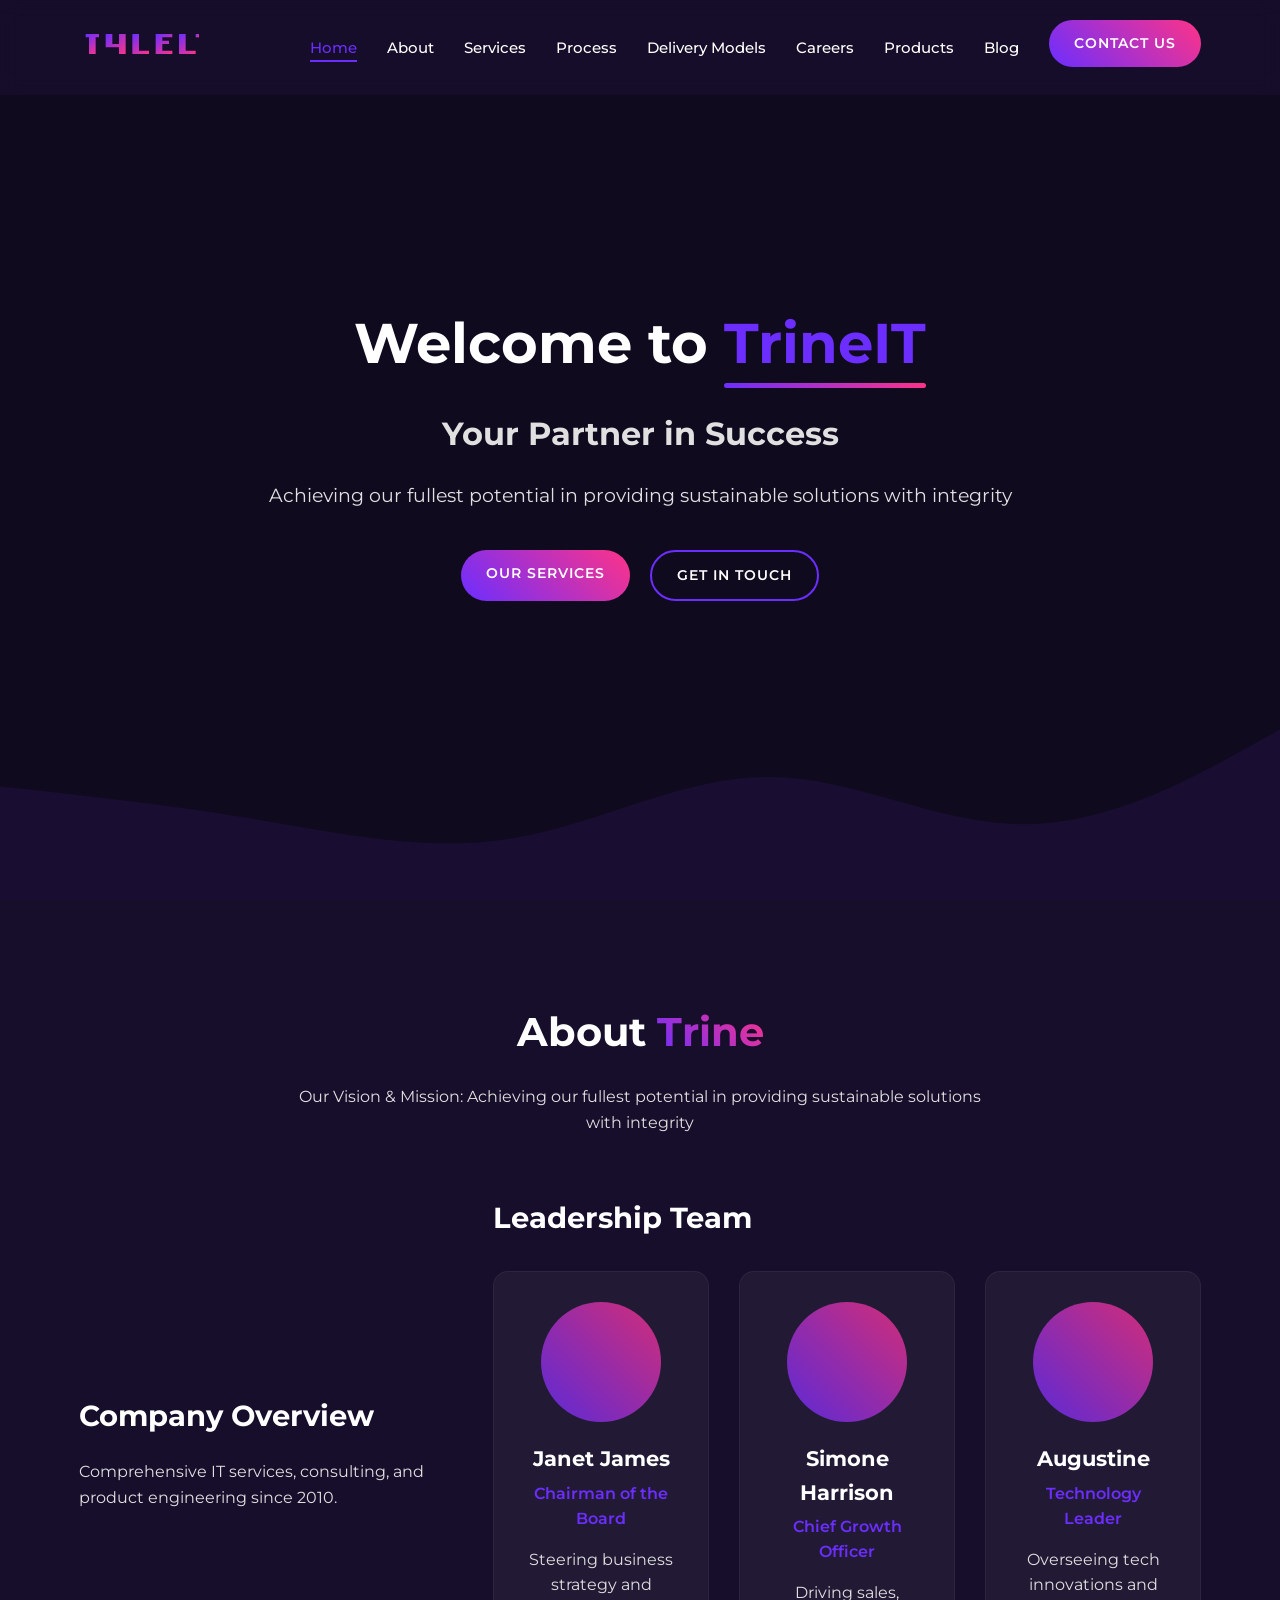
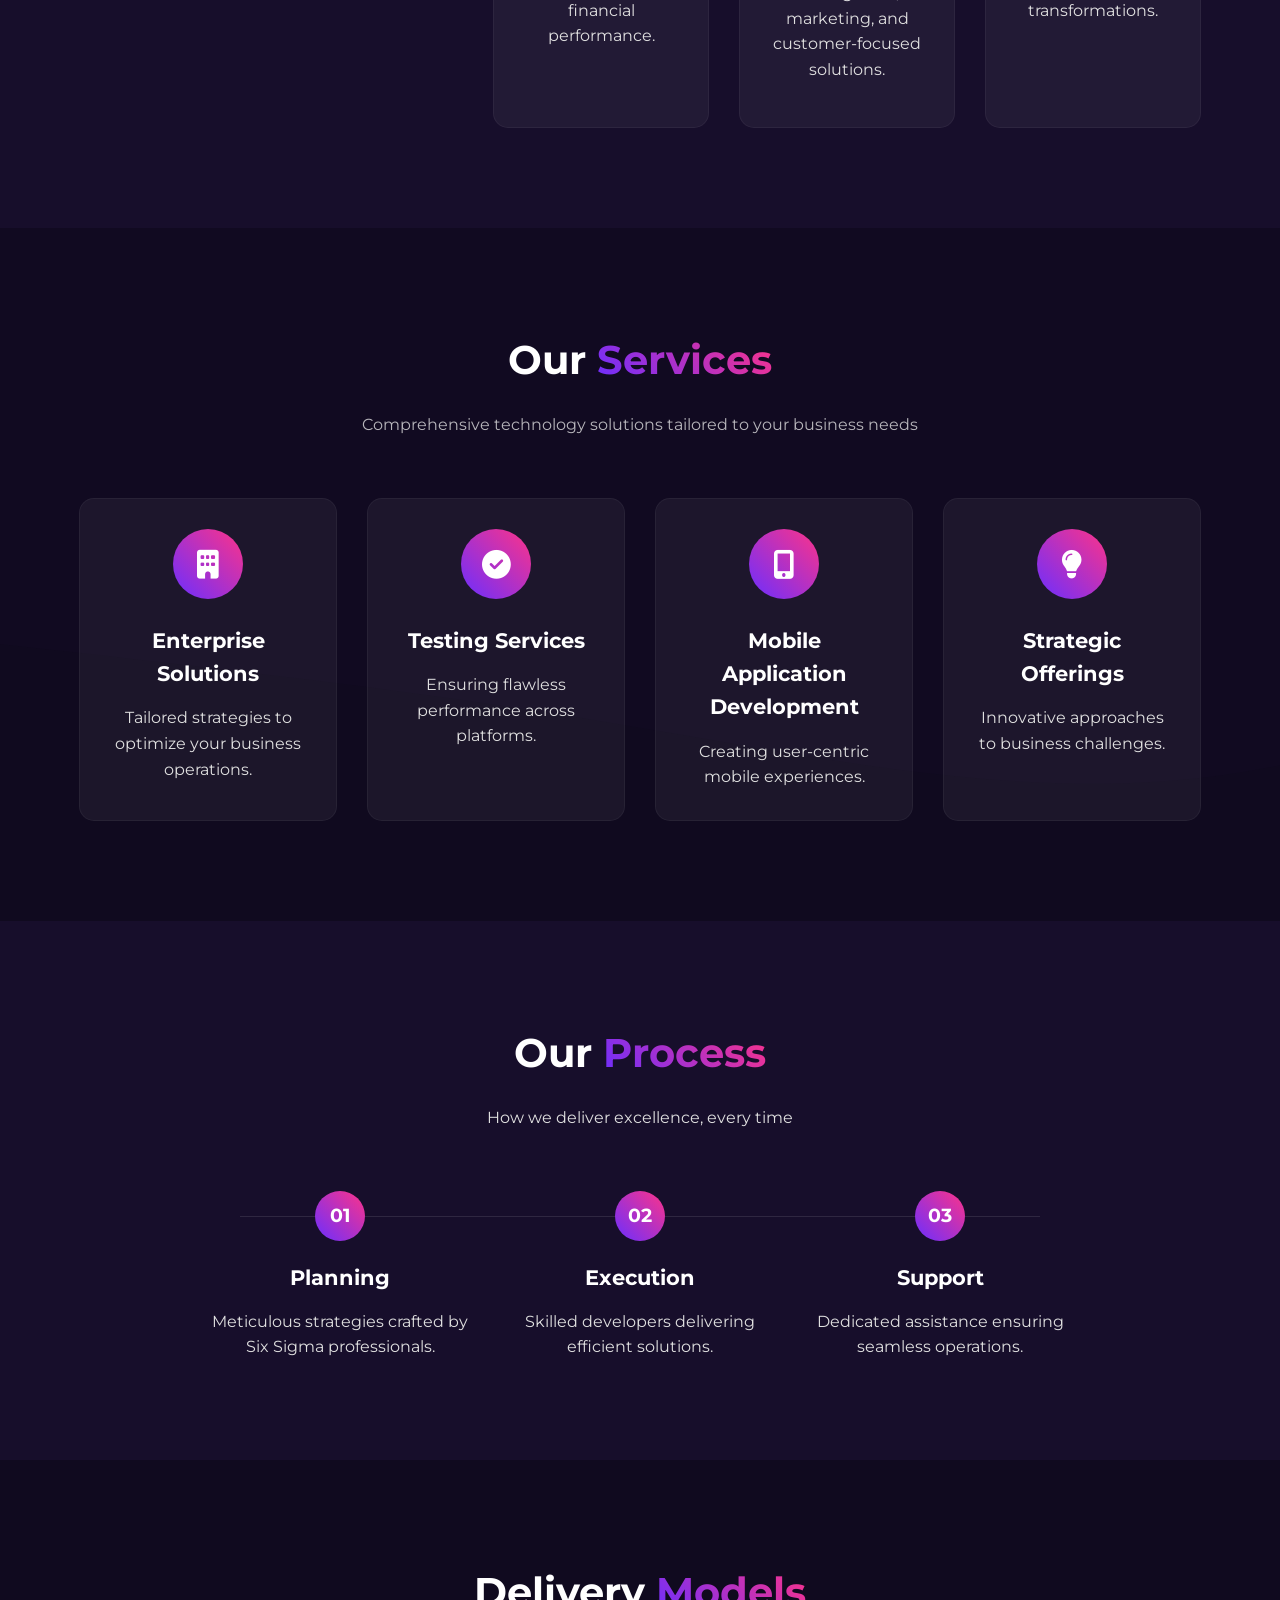
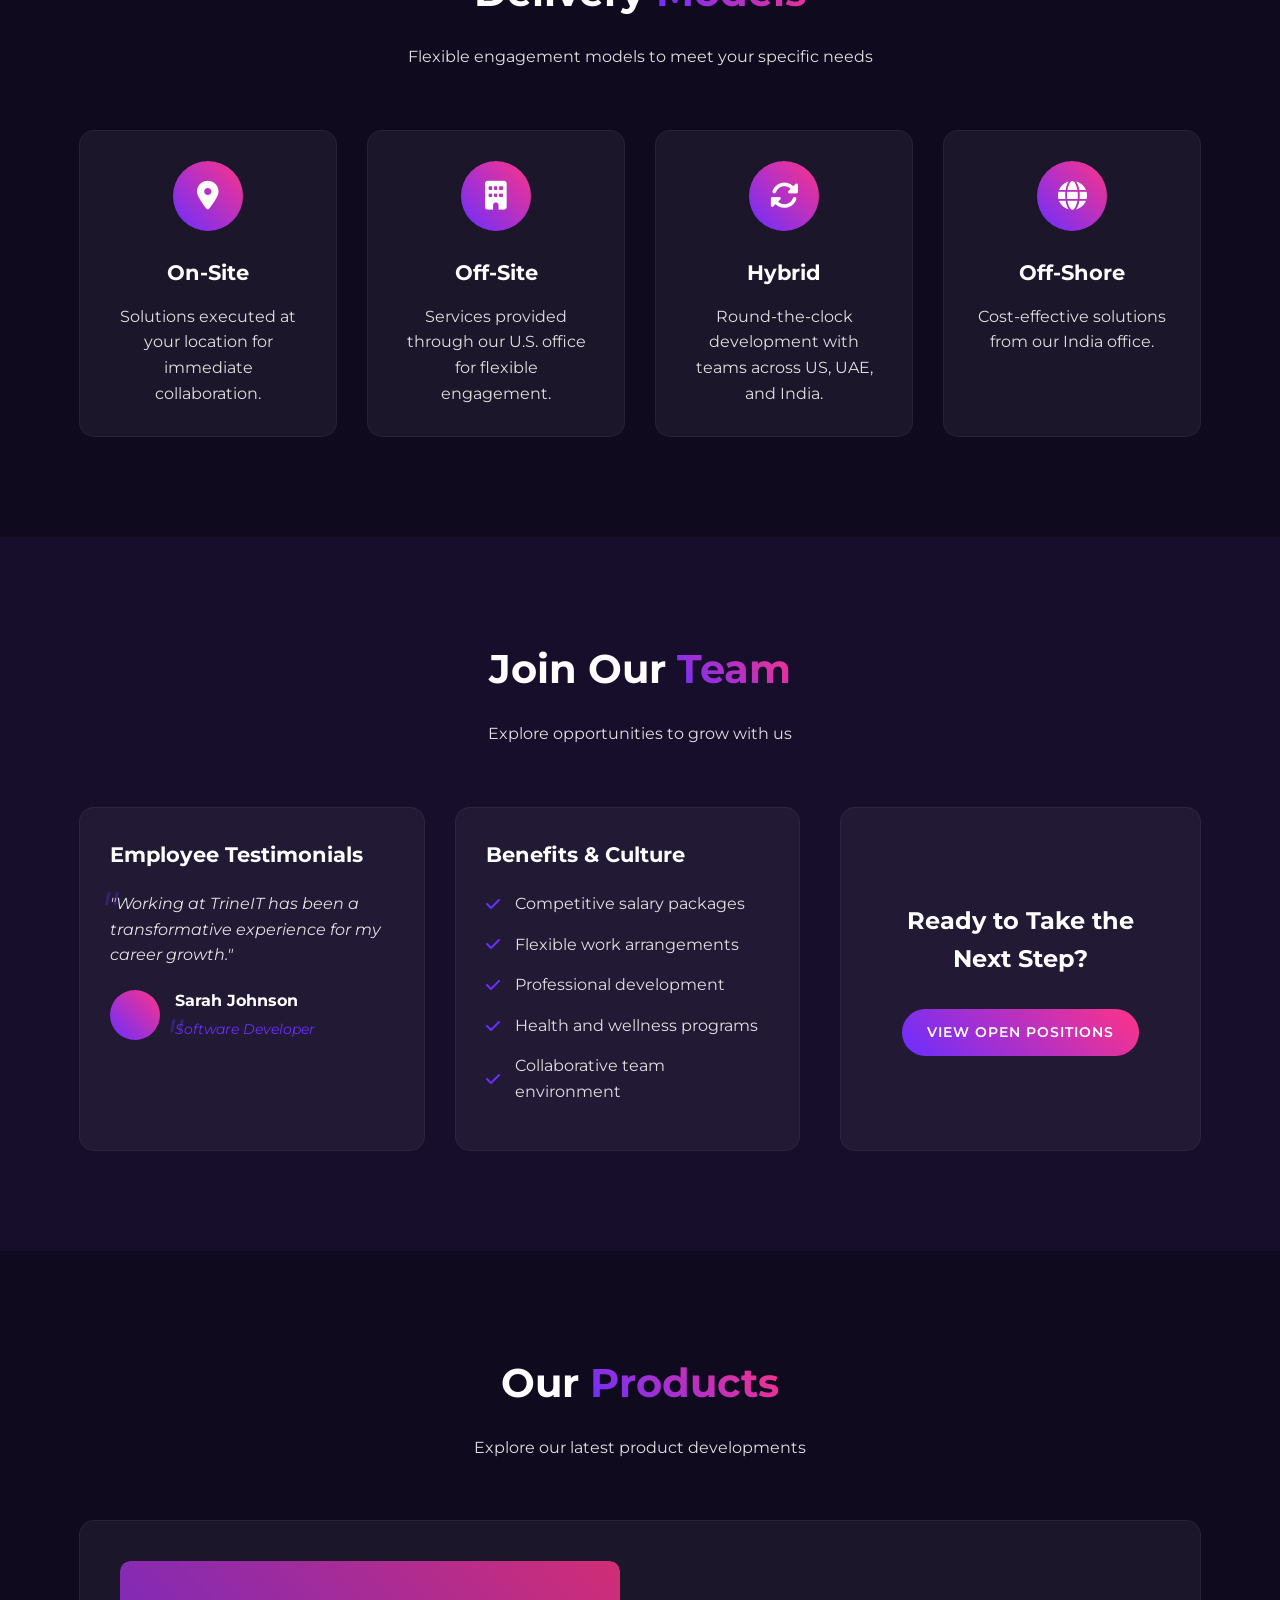
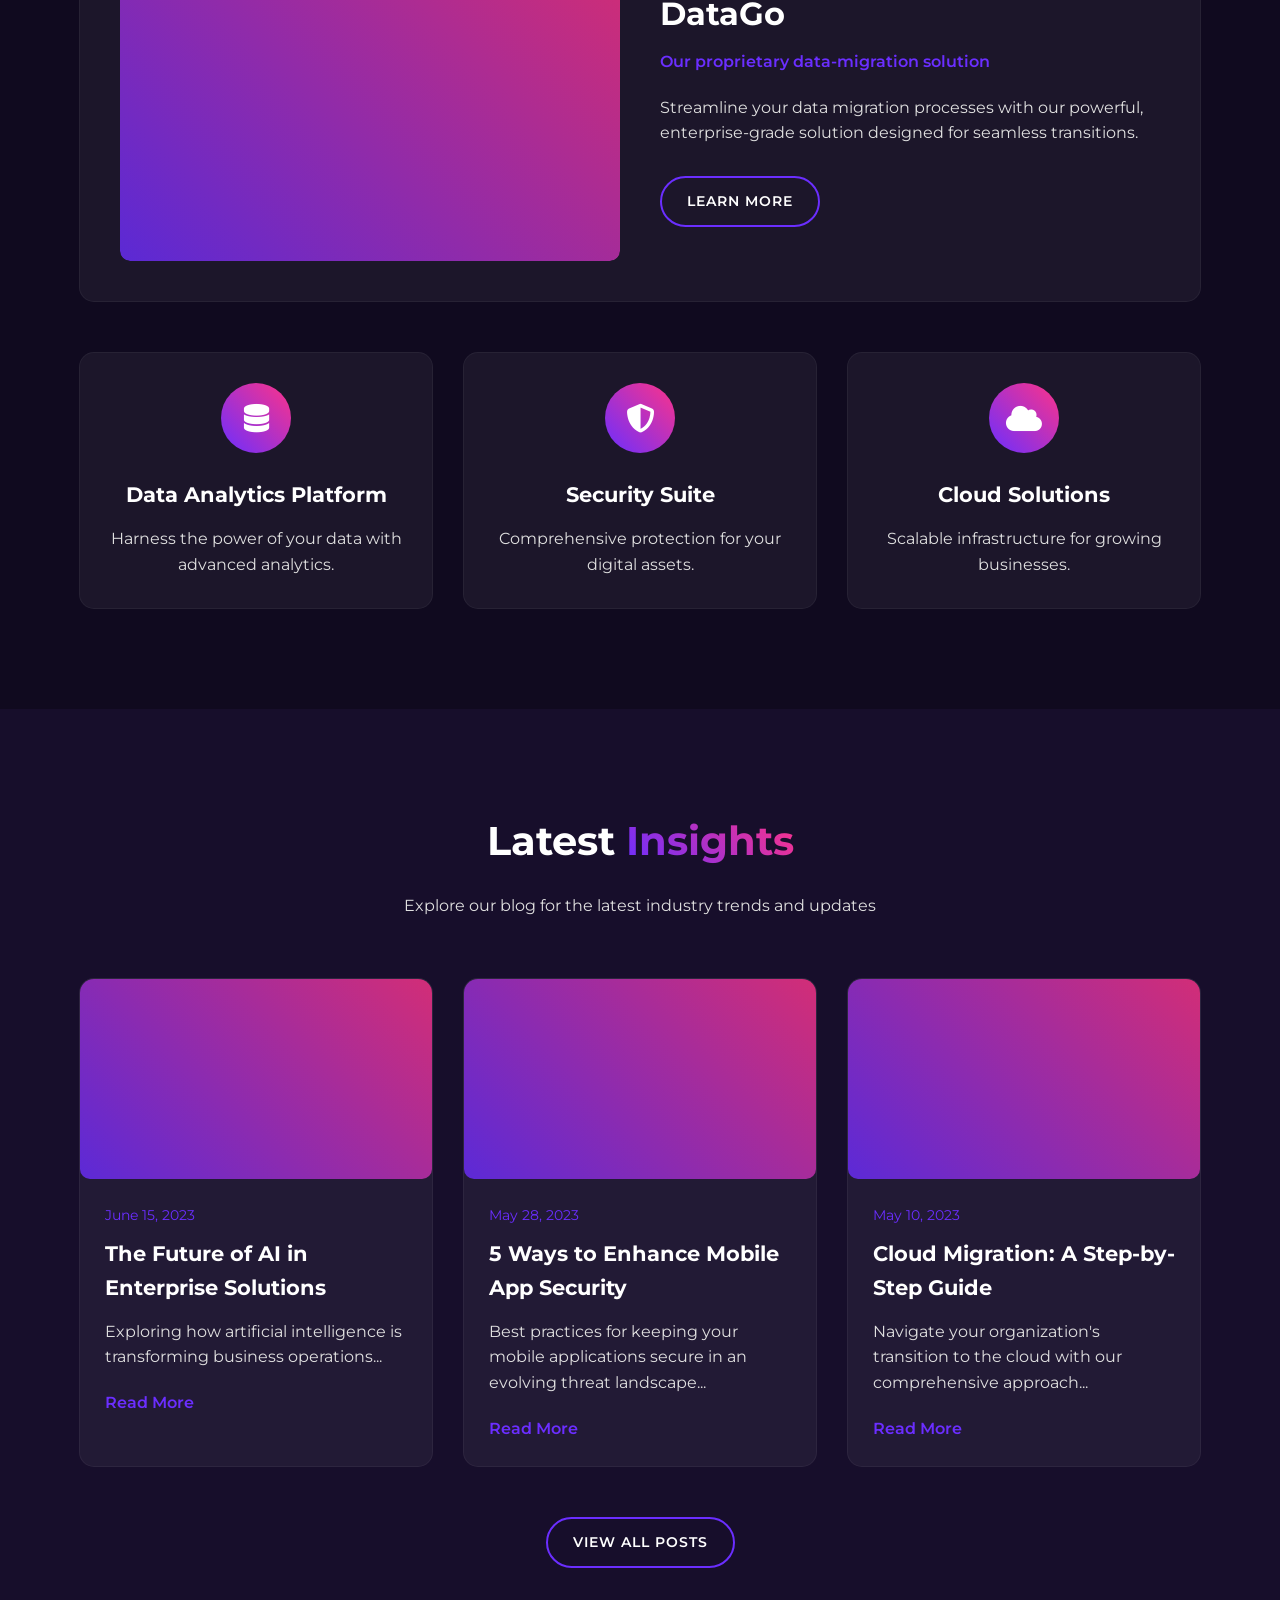
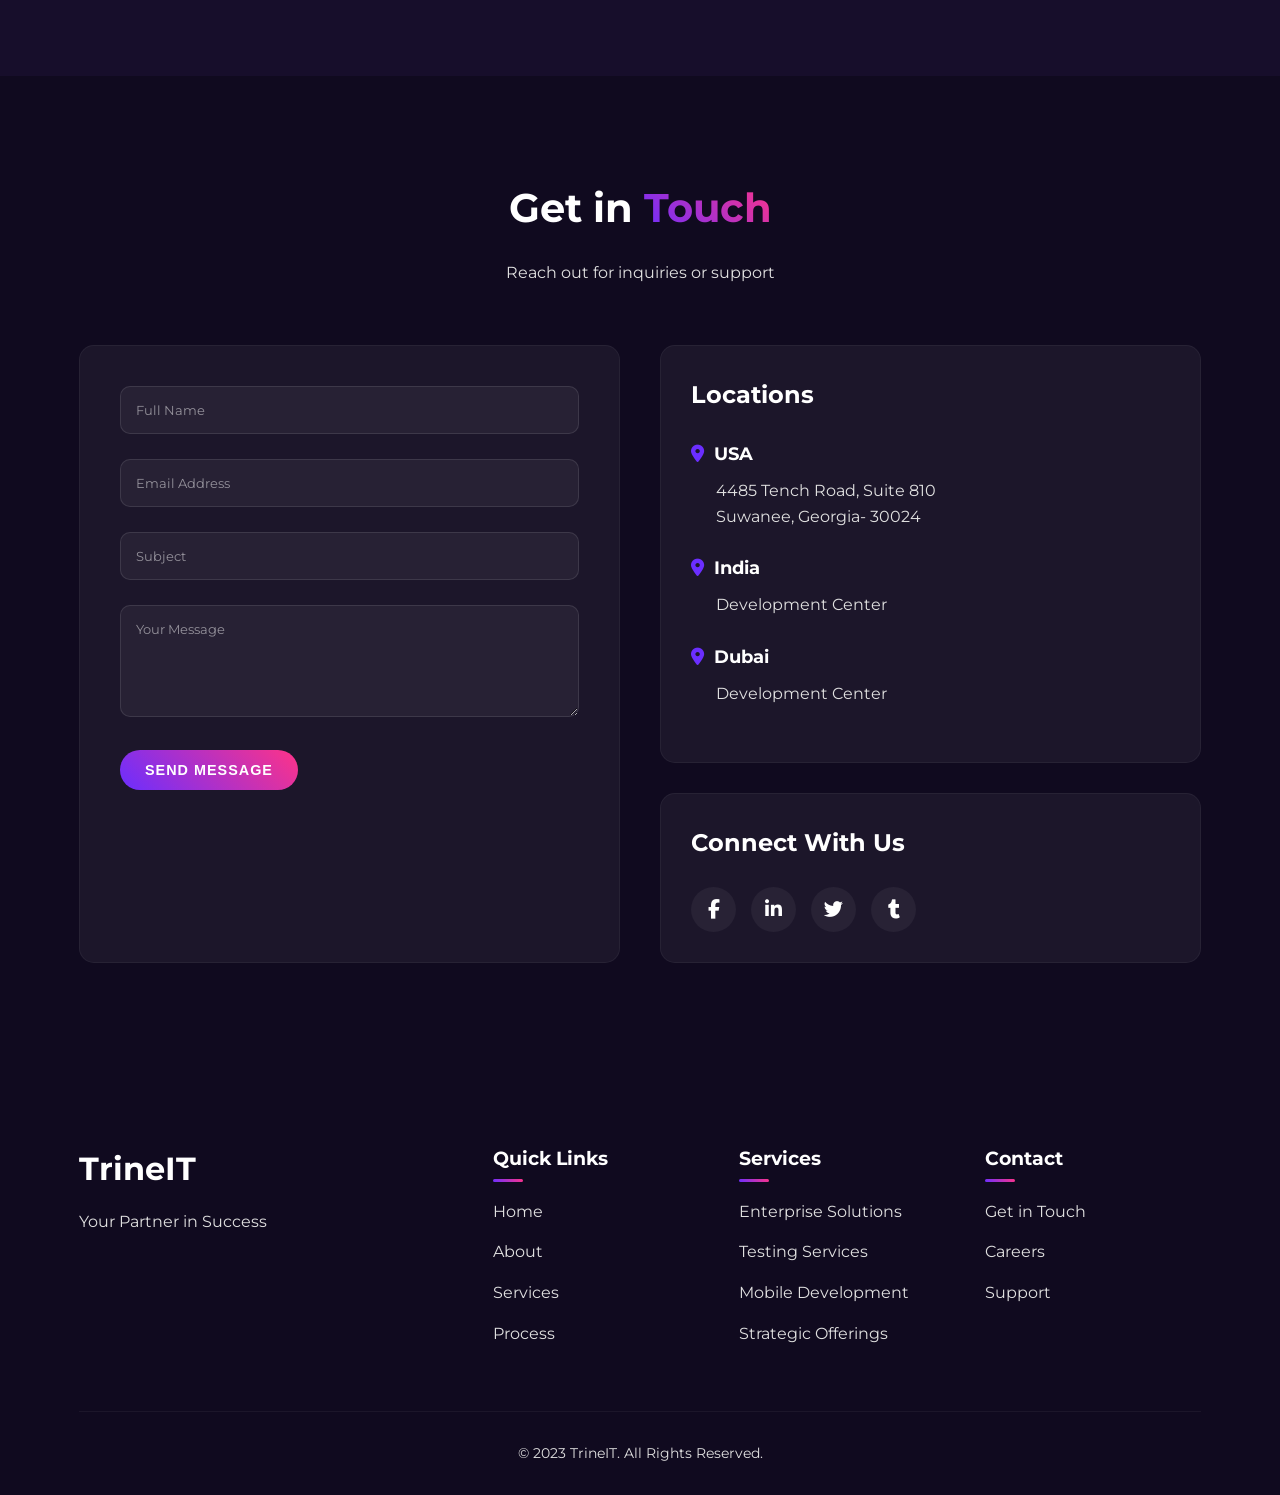
==== index.html @ 688c2e58 "Initial Commit" ====
<!DOCTYPE html>
<html lang="en">
<head>
    <meta charset="UTF-8">
    <meta name="viewport" content="width=device-width, initial-scale=1.0">
    <title>TrineIT - Your Partner in Success</title>
    <link rel="icon" href="favicon.svg" type="image/svg+xml">
    <link rel="stylesheet" href="styles.css">
    <link rel="stylesheet" href="https://cdnjs.cloudflare.com/ajax/libs/font-awesome/6.4.0/css/all.min.css">
    <link href="https://fonts.googleapis.com/css2?family=Montserrat:wght@300;400;500;600;700&display=swap" rel="stylesheet">
    <script>
        // Fallback to ensure loading screen disappears
        window.addEventListener('DOMContentLoaded', function() {
            setTimeout(function() {
                var loader = document.querySelector('.loading');
                if (loader) {
                    loader.classList.add('fade-out');
                    setTimeout(function() {
                        if (loader.parentNode) {
                            loader.parentNode.removeChild(loader);
                        }
                    }, 500);
                }
            }, 3000);
        });
    </script>
</head>
<body>
    <div class="loading">
        <div class="loading-spinner"></div>
    </div>

    <header>
        <div class="container">
            <div class="logo">
                <a href="#home">
                    <img src="images/logo.svg" alt="TrineIT Logo">
                </a>
            </div>
            <nav>
                <ul>
                    <li><a href="#home">Home</a></li>
                    <li><a href="#about">About</a></li>
                    <li><a href="#services">Services</a></li>
                    <li><a href="#process">Process</a></li>
                    <li><a href="#delivery">Delivery Models</a></li>
                    <li><a href="#careers">Careers</a></li>
                    <li><a href="#products">Products</a></li>
                    <li><a href="#blog">Blog</a></li>
                    <li><a href="#contact" class="btn-primary">Contact Us</a></li>
                </ul>
            </nav>
            <div class="mobile-menu-btn">
                <span></span>
                <span></span>
                <span></span>
            </div>
        </div>
    </header>

    <section id="home" class="hero">
        <div class="container">
            <div class="hero-content">
                <h1 class="animated-text">Welcome to <span>TrineIT</span></h1>
                <h2>Your Partner in Success</h2>
                <p>Achieving our fullest potential in providing sustainable solutions with integrity</p>
                <div class="cta-buttons">
                    <a href="#services" class="btn-primary">Our Services</a>
                    <a href="#contact" class="btn-secondary">Get in Touch</a>
                </div>
            </div>
        </div>
        <div class="wave-animation"></div>
    </section>

    <section id="about" class="about">
        <div class="container">
            <div class="section-header">
                <h2>About <span>Trine</span></h2>
                <p>Our Vision & Mission: Achieving our fullest potential in providing sustainable solutions with integrity</p>
            </div>
            <div class="about-content">
                <div class="about-text">
                    <h3>Company Overview</h3>
                    <p>Comprehensive IT services, consulting, and product engineering since 2010.</p>
                </div>
                <div class="leadership-team">
                    <h3>Leadership Team</h3>
                    <div class="team-cards">
                        <div class="team-card">
                            <div class="team-img">
                                <div class="img-placeholder"></div>
                            </div>
                            <h4>Janet James</h4>
                            <p>Chairman of the Board</p>
                            <p class="team-desc">Steering business strategy and financial performance.</p>
                        </div>
                        <div class="team-card">
                            <div class="team-img">
                                <div class="img-placeholder"></div>
                            </div>
                            <h4>Simone Harrison</h4>
                            <p>Chief Growth Officer</p>
                            <p class="team-desc">Driving sales, marketing, and customer-focused solutions.</p>
                        </div>
                        <div class="team-card">
                            <div class="team-img">
                                <div class="img-placeholder"></div>
                            </div>
                            <h4>Augustine</h4>
                            <p>Technology Leader</p>
                            <p class="team-desc">Overseeing tech innovations and transformations.</p>
                        </div>
                    </div>
                </div>
            </div>
        </div>
    </section>

    <section id="services" class="services">
        <div class="container">
            <div class="section-header">
                <h2>Our <span>Services</span></h2>
                <p>Comprehensive technology solutions tailored to your business needs</p>
            </div>
            <div class="service-cards">
                <div class="service-card">
                    <div class="service-icon">
                        <i class="fas fa-building"></i>
                    </div>
                    <h3>Enterprise Solutions</h3>
                    <p>Tailored strategies to optimize your business operations.</p>
                </div>
                <div class="service-card">
                    <div class="service-icon">
                        <i class="fas fa-check-circle"></i>
                    </div>
                    <h3>Testing Services</h3>
                    <p>Ensuring flawless performance across platforms.</p>
                </div>
                <div class="service-card">
                    <div class="service-icon">
                        <i class="fas fa-mobile-alt"></i>
                    </div>
                    <h3>Mobile Application Development</h3>
                    <p>Creating user-centric mobile experiences.</p>
                </div>
                <div class="service-card">
                    <div class="service-icon">
                        <i class="fas fa-lightbulb"></i>
                    </div>
                    <h3>Strategic Offerings</h3>
                    <p>Innovative approaches to business challenges.</p>
                </div>
            </div>
        </div>
    </section>

    <section id="process" class="process">
        <div class="container">
            <div class="section-header">
                <h2>Our <span>Process</span></h2>
                <p>How we deliver excellence, every time</p>
            </div>
            <div class="process-timeline">
                <div class="process-step">
                    <div class="step-number">01</div>
                    <div class="step-content">
                        <h3>Planning</h3>
                        <p>Meticulous strategies crafted by Six Sigma professionals.</p>
                    </div>
                </div>
                <div class="process-step">
                    <div class="step-number">02</div>
                    <div class="step-content">
                        <h3>Execution</h3>
                        <p>Skilled developers delivering efficient solutions.</p>
                    </div>
                </div>
                <div class="process-step">
                    <div class="step-number">03</div>
                    <div class="step-content">
                        <h3>Support</h3>
                        <p>Dedicated assistance ensuring seamless operations.</p>
                    </div>
                </div>
            </div>
        </div>
    </section>

    <section id="delivery" class="delivery">
        <div class="container">
            <div class="section-header">
                <h2>Delivery <span>Models</span></h2>
                <p>Flexible engagement models to meet your specific needs</p>
            </div>
            <div class="delivery-cards">
                <div class="delivery-card">
                    <div class="delivery-icon">
                        <i class="fas fa-map-marker-alt"></i>
                    </div>
                    <h3>On-Site</h3>
                    <p>Solutions executed at your location for immediate collaboration.</p>
                </div>
                <div class="delivery-card">
                    <div class="delivery-icon">
                        <i class="fas fa-building"></i>
                    </div>
                    <h3>Off-Site</h3>
                    <p>Services provided through our U.S. office for flexible engagement.</p>
                </div>
                <div class="delivery-card">
                    <div class="delivery-icon">
                        <i class="fas fa-sync-alt"></i>
                    </div>
                    <h3>Hybrid</h3>
                    <p>Round-the-clock development with teams across US, UAE, and India.</p>
                </div>
                <div class="delivery-card">
                    <div class="delivery-icon">
                        <i class="fas fa-globe"></i>
                    </div>
                    <h3>Off-Shore</h3>
                    <p>Cost-effective solutions from our India office.</p>
                </div>
            </div>
        </div>
    </section>

    <section id="careers" class="careers">
        <div class="container">
            <div class="section-header">
                <h2>Join Our <span>Team</span></h2>
                <p>Explore opportunities to grow with us</p>
            </div>
            <div class="careers-content">
                <div class="careers-info">
                    <div class="careers-card">
                        <h3>Employee Testimonials</h3>
                        <div class="testimonial-slider">
                            <div class="testimonial">
                                <p>"Working at TrineIT has been a transformative experience for my career growth."</p>
                                <div class="testimonial-author">
                                    <div class="author-img"></div>
                                    <div class="author-info">
                                        <h4>Sarah Johnson</h4>
                                        <p>Software Developer</p>
                                    </div>
                                </div>
                            </div>
                        </div>
                    </div>
                    <div class="careers-card">
                        <h3>Benefits & Culture</h3>
                        <ul class="benefits-list">
                            <li><i class="fas fa-check"></i> Competitive salary packages</li>
                            <li><i class="fas fa-check"></i> Flexible work arrangements</li>
                            <li><i class="fas fa-check"></i> Professional development</li>
                            <li><i class="fas fa-check"></i> Health and wellness programs</li>
                            <li><i class="fas fa-check"></i> Collaborative team environment</li>
                        </ul>
                    </div>
                </div>
                <div class="careers-cta">
                    <h3>Ready to Take the Next Step?</h3>
                    <a href="#contact" class="btn-primary">View Open Positions</a>
                </div>
            </div>
        </div>
    </section>

    <section id="products" class="products">
        <div class="container">
            <div class="section-header">
                <h2>Our <span>Products</span></h2>
                <p>Explore our latest product developments</p>
            </div>
            <div class="product-showcase">
                <div class="product-feature">
                    <div class="product-img">
                        <div class="img-placeholder"></div>
                    </div>
                    <div class="product-info">
                        <h3>DataGo</h3>
                        <p class="product-tagline">Our proprietary data-migration solution</p>
                        <p class="product-desc">Streamline your data migration processes with our powerful, enterprise-grade solution designed for seamless transitions.</p>
                        <a href="#" class="btn-secondary">Learn More</a>
                    </div>
                </div>
                <div class="product-cards">
                    <div class="product-card">
                        <div class="product-icon">
                            <i class="fas fa-database"></i>
                        </div>
                        <h3>Data Analytics Platform</h3>
                        <p>Harness the power of your data with advanced analytics.</p>
                    </div>
                    <div class="product-card">
                        <div class="product-icon">
                            <i class="fas fa-shield-alt"></i>
                        </div>
                        <h3>Security Suite</h3>
                        <p>Comprehensive protection for your digital assets.</p>
                    </div>
                    <div class="product-card">
                        <div class="product-icon">
                            <i class="fas fa-cloud"></i>
                        </div>
                        <h3>Cloud Solutions</h3>
                        <p>Scalable infrastructure for growing businesses.</p>
                    </div>
                </div>
            </div>
        </div>
    </section>

    <section id="blog" class="blog">
        <div class="container">
            <div class="section-header">
                <h2>Latest <span>Insights</span></h2>
                <p>Explore our blog for the latest industry trends and updates</p>
            </div>
            <div class="blog-posts">
                <div class="blog-card">
                    <div class="blog-img">
                        <div class="img-placeholder"></div>
                    </div>
                    <div class="blog-content">
                        <div class="blog-date">June 15, 2023</div>
                        <h3>The Future of AI in Enterprise Solutions</h3>
                        <p>Exploring how artificial intelligence is transforming business operations...</p>
                        <a href="#" class="read-more">Read More</a>
                    </div>
                </div>
                <div class="blog-card">
                    <div class="blog-img">
                        <div class="img-placeholder"></div>
                    </div>
                    <div class="blog-content">
                        <div class="blog-date">May 28, 2023</div>
                        <h3>5 Ways to Enhance Mobile App Security</h3>
                        <p>Best practices for keeping your mobile applications secure in an evolving threat landscape...</p>
                        <a href="#" class="read-more">Read More</a>
                    </div>
                </div>
                <div class="blog-card">
                    <div class="blog-img">
                        <div class="img-placeholder"></div>
                    </div>
                    <div class="blog-content">
                        <div class="blog-date">May 10, 2023</div>
                        <h3>Cloud Migration: A Step-by-Step Guide</h3>
                        <p>Navigate your organization's transition to the cloud with our comprehensive approach...</p>
                        <a href="#" class="read-more">Read More</a>
                    </div>
                </div>
            </div>
            <div class="blog-cta">
                <a href="#" class="btn-secondary">View All Posts</a>
            </div>
        </div>
    </section>

    <section id="contact" class="contact">
        <div class="container">
            <div class="section-header">
                <h2>Get in <span>Touch</span></h2>
                <p>Reach out for inquiries or support</p>
            </div>
            <div class="contact-content">
                <div class="contact-form-container">
                    <form class="contact-form">
                        <div class="form-group">
                            <input type="text" placeholder="Full Name" required>
                        </div>
                        <div class="form-group">
                            <input type="email" placeholder="Email Address" required>
                        </div>
                        <div class="form-group">
                            <input type="text" placeholder="Subject">
                        </div>
                        <div class="form-group">
                            <textarea placeholder="Your Message" rows="5" required></textarea>
                        </div>
                        <button type="submit" class="btn-primary">Send Message</button>
                    </form>
                </div>
                <div class="contact-info">
                    <div class="contact-card">
                        <h3>Locations</h3>
                        <div class="location">
                            <h4><i class="fas fa-map-marker-alt"></i> USA</h4>
                            <p>4485 Tench Road, Suite 810</p>
                            <p>Suwanee, Georgia- 30024</p>
                        </div>
                        <div class="location">
                            <h4><i class="fas fa-map-marker-alt"></i> India</h4>
                            <p>Development Center</p>
                        </div>
                        <div class="location">
                            <h4><i class="fas fa-map-marker-alt"></i> Dubai</h4>
                            <p>Development Center</p>
                        </div>
                    </div>
                    <div class="contact-card">
                        <h3>Connect With Us</h3>
                        <div class="social-icons">
                            <a href="#"><i class="fab fa-facebook-f"></i></a>
                            <a href="#"><i class="fab fa-linkedin-in"></i></a>
                            <a href="#"><i class="fab fa-twitter"></i></a>
                            <a href="#"><i class="fab fa-tumblr"></i></a>
                        </div>
                    </div>
                </div>
            </div>
        </div>
    </section>

    <footer>
        <div class="container">
            <div class="footer-content">
                <div class="footer-logo">
                    <h2>TrineIT</h2>
                    <p>Your Partner in Success</p>
                </div>
                <div class="footer-links">
                    <div class="footer-col">
                        <h3>Quick Links</h3>
                        <ul>
                            <li><a href="#home">Home</a></li>
                            <li><a href="#about">About</a></li>
                            <li><a href="#services">Services</a></li>
                            <li><a href="#process">Process</a></li>
                        </ul>
                    </div>
                    <div class="footer-col">
                        <h3>Services</h3>
                        <ul>
                            <li><a href="#services">Enterprise Solutions</a></li>
                            <li><a href="#services">Testing Services</a></li>
                            <li><a href="#services">Mobile Development</a></li>
                            <li><a href="#services">Strategic Offerings</a></li>
                        </ul>
                    </div>
                    <div class="footer-col">
                        <h3>Contact</h3>
                        <ul>
                            <li><a href="#contact">Get in Touch</a></li>
                            <li><a href="#careers">Careers</a></li>
                            <li><a href="#contact">Support</a></li>
                        </ul>
                    </div>
                </div>
            </div>
            <div class="footer-bottom">
                <p>&copy; 2023 TrineIT. All Rights Reserved.</p>
            </div>
        </div>
    </footer>

    <script src="script.js"></script>
</body>
</html>
---- styles.css ----
/* Base Styles */
:root {
    --primary-color: #6b2eff;
    --secondary-color: #ff5e15; 
    --accent-color: #fe3388;
    --dark-bg: #170e2b;
    --darker-bg: #100a1f;
    --light-text: #ffffff;
    --medium-text: #e0e0e0;
    --light-gray: #f4f4f4;
    --box-shadow: 0 5px 15px rgba(0, 0, 0, 0.1);
    --transition: all 0.3s ease;
    --gradient-primary: linear-gradient(45deg, var(--primary-color), var(--accent-color));
    --gradient-wave: linear-gradient(45deg, var(--secondary-color), var(--accent-color));
}

* {
    margin: 0;
    padding: 0;
    box-sizing: border-box;
}

html {
    scroll-behavior: smooth;
}

body {
    font-family: 'Montserrat', sans-serif;
    line-height: 1.6;
    color: var(--light-text);
    background-color: var(--dark-bg);
    overflow-x: hidden;
}

a {
    text-decoration: none;
    color: var(--light-text);
    transition: var(--transition);
}

ul {
    list-style: none;
}

img {
    max-width: 100%;
    height: auto;
}

.container {
    width: 90%;
    max-width: 1200px;
    margin: 0 auto;
    padding: 0 15px;
}

.section-header {
    text-align: center;
    margin-bottom: 60px;
}

.section-header h2 {
    font-size: 2.5rem;
    margin-bottom: 20px;
    position: relative;
    display: inline-block;
}

.section-header h2 span {
    color: var(--primary-color);
}

.section-header p {
    color: var(--medium-text);
    max-width: 700px;
    margin: 0 auto;
}

section {
    padding: 100px 0;
    position: relative;
    overflow: hidden;
}

.btn-primary, .btn-secondary {
    display: inline-block;
    padding: 12px 25px;
    border-radius: 30px;
    font-weight: 600;
    text-transform: uppercase;
    letter-spacing: 1px;
    font-size: 0.9rem;
    transition: var(--transition);
    cursor: pointer;
}

.btn-primary {
    background: var(--gradient-primary);
    color: var(--light-text);
    border: none;
}

.btn-primary:hover {
    transform: translateY(-3px);
    box-shadow: 0 10px 20px rgba(0, 0, 0, 0.2);
}

.btn-secondary {
    border: 2px solid var(--primary-color);
    color: var(--light-text);
    background: transparent;
}

.btn-secondary:hover {
    background-color: var(--primary-color);
    color: white;
    transform: translateY(-3px);
}

.img-placeholder {
    background: var(--gradient-primary);
    width: 100%;
    height: 100%;
    border-radius: 10px;
    opacity: 0.8;
}

/* Header Styles */
header {
    position: fixed;
    top: 0;
    width: 100%;
    z-index: 1000;
    padding: 20px 0;
    transition: var(--transition);
    background-color: rgba(23, 14, 43, 0.9);
    backdrop-filter: blur(10px);
}

header .container {
    display: flex;
    justify-content: space-between;
    align-items: center;
}

.logo a {
    display: block;
}

.logo img {
    height: 40px;
    transition: var(--transition);
}

header.scrolled .logo img {
    height: 35px;
}

.logo h1 {
    display: none;
}

nav ul {
    display: flex;
    align-items: center;
}

nav ul li {
    margin-left: 30px;
}

nav ul li a {
    font-weight: 500;
    font-size: 0.95rem;
    position: relative;
}

nav ul li a:not(.btn-primary):after {
    content: '';
    position: absolute;
    bottom: -5px;
    left: 0;
    width: 0;
    height: 2px;
    background: var(--primary-color);
    transition: var(--transition);
}

nav ul li a:not(.btn-primary):hover:after {
    width: 100%;
}

.mobile-menu-btn {
    display: none;
}

/* Hero Section */
.hero {
    height: 100vh;
    display: flex;
    align-items: center;
    background-color: var(--darker-bg);
    position: relative;
    overflow: hidden;
}

.hero-content {
    text-align: center;
    max-width: 800px;
    margin: 0 auto;
    z-index: 2;
    position: relative;
}

.hero-content h1 {
    font-size: 3.5rem;
    margin-bottom: 20px;
    font-weight: 700;
}

.hero-content h1 span {
    color: var(--primary-color);
    position: relative;
    display: inline-block;
}

.hero-content h1 span:after {
    content: '';
    position: absolute;
    bottom: 0;
    left: 0;
    width: 100%;
    height: 5px;
    background: var(--gradient-primary);
    border-radius: 10px;
}

.hero-content h2 {
    font-size: 2rem;
    margin-bottom: 20px;
    color: var(--medium-text);
}

.hero-content p {
    font-size: 1.2rem;
    margin-bottom: 40px;
    color: var(--medium-text);
}

.cta-buttons {
    display: flex;
    justify-content: center;
    gap: 20px;
}

.wave-animation {
    position: absolute;
    bottom: 0;
    left: 0;
    width: 100%;
    height: 100px;
    background: url('data:image/svg+xml;utf8,<svg viewBox="0 0 1440 320" xmlns="http://www.w3.org/2000/svg"><path fill="%23170e2b" d="M0,192L48,197.3C96,203,192,213,288,229.3C384,245,480,267,576,250.7C672,235,768,181,864,181.3C960,181,1056,235,1152,234.7C1248,235,1344,181,1392,154.7L1440,128L1440,320L1392,320C1344,320,1248,320,1152,320C1056,320,960,320,864,320C768,320,672,320,576,320C480,320,384,320,288,320C192,320,96,320,48,320L0,320Z"></path></svg>');
    background-size: cover;
    animation: wave 20s linear infinite;
}

@keyframes wave {
    0% {
        background-position-x: 0;
    }
    100% {
        background-position-x: 1440px;
    }
}

/* Animated Text Effect */
.animated-text {
    opacity: 0;
    transform: translateY(30px);
    animation: fadeIn 1s forwards 0.5s;
}

@keyframes fadeIn {
    to {
        opacity: 1;
        transform: translateY(0);
    }
}

/* About Section */
.about {
    background-color: var(--dark-bg);
}

.about-content {
    display: grid;
    grid-template-columns: 1fr 2fr;
    gap: 60px;
    align-items: center;
}

.about-text h3 {
    font-size: 1.8rem;
    margin-bottom: 20px;
    color: var(--light-text);
}

.about-text p {
    color: var(--medium-text);
    margin-bottom: 20px;
}

.leadership-team h3 {
    font-size: 1.8rem;
    margin-bottom: 30px;
    color: var(--light-text);
}

.team-cards {
    display: grid;
    grid-template-columns: repeat(3, 1fr);
    gap: 30px;
}

.team-card {
    background-color: rgba(255, 255, 255, 0.05);
    border-radius: 15px;
    padding: 30px;
    text-align: center;
    transition: var(--transition);
    border: 1px solid rgba(255, 255, 255, 0.05);
}

.team-card:hover {
    transform: translateY(-10px);
    box-shadow: 0 20px 30px rgba(0, 0, 0, 0.2);
    border-color: rgba(107, 46, 255, 0.3);
}

.team-img {
    width: 120px;
    height: 120px;
    border-radius: 50%;
    margin: 0 auto 20px;
    overflow: hidden;
}

.team-card h4 {
    font-size: 1.3rem;
    margin-bottom: 5px;
    color: var(--light-text);
}

.team-card p {
    color: var(--primary-color);
    font-weight: 600;
    margin-bottom: 15px;
}

.team-card .team-desc {
    color: var(--medium-text);
    font-weight: normal;
}

/* Services Section */
.services {
    background-color: var(--darker-bg);
    position: relative;
}

.services::before {
    content: '';
    position: absolute;
    top: 0;
    left: 0;
    width: 100%;
    height: 100%;
    background: url('data:image/svg+xml;utf8,<svg xmlns="http://www.w3.org/2000/svg" viewBox="0 0 1440 320"><path fill="%23170e2b" fill-opacity="0.4" d="M0,192L48,197.3C96,203,192,213,288,229.3C384,245,480,267,576,250.7C672,235,768,181,864,181.3C960,181,1056,235,1152,234.7C1248,235,1344,181,1392,154.7L1440,128L1440,0L1392,0C1344,0,1248,0,1152,0C1056,0,960,0,864,0C768,0,672,0,576,0C480,0,384,0,288,0C192,0,96,0,48,0L0,0Z"></path></svg>');
    background-size: cover;
    opacity: 0.5;
    pointer-events: none;
}

.service-cards {
    display: grid;
    grid-template-columns: repeat(auto-fit, minmax(250px, 1fr));
    gap: 30px;
}

.service-card {
    background-color: rgba(255, 255, 255, 0.05);
    border-radius: 15px;
    padding: 30px;
    text-align: center;
    transition: var(--transition);
    border: 1px solid rgba(255, 255, 255, 0.05);
    position: relative;
    z-index: 1;
    overflow: hidden;
}

.service-card::before {
    content: '';
    position: absolute;
    top: 0;
    left: 0;
    width: 100%;
    height: 100%;
    background: var(--gradient-primary);
    z-index: -1;
    opacity: 0;
    transition: var(--transition);
}

.service-card:hover {
    transform: translateY(-10px);
    border-color: transparent;
}

.service-card:hover::before {
    opacity: 0.1;
}

.service-icon {
    width: 70px;
    height: 70px;
    background: var(--gradient-primary);
    border-radius: 50%;
    display: flex;
    align-items: center;
    justify-content: center;
    margin: 0 auto 25px;
}

.service-icon i {
    font-size: 1.8rem;
    color: var(--light-text);
}

.service-card h3 {
    font-size: 1.3rem;
    margin-bottom: 15px;
    color: var(--light-text);
}

.service-card p {
    color: var(--medium-text);
}

/* Process Section */
.process {
    background-color: var(--dark-bg);
}

.process-timeline {
    display: flex;
    justify-content: space-between;
    position: relative;
    max-width: 900px;
    margin: 0 auto;
}

.process-timeline::before {
    content: '';
    position: absolute;
    top: 25px;
    left: 50px;
    right: 50px;
    height: 1px;
    background: rgba(255, 255, 255, 0.1);
    z-index: 1;
}

.process-step {
    position: relative;
    z-index: 2;
    flex: 1;
    padding: 0 20px;
    text-align: center;
}

.step-number {
    width: 50px;
    height: 50px;
    background: var(--gradient-primary);
    border-radius: 50%;
    display: flex;
    align-items: center;
    justify-content: center;
    margin: 0 auto 20px;
    font-size: 1.2rem;
    font-weight: 700;
    color: var(--light-text);
}

.step-content h3 {
    font-size: 1.3rem;
    margin-bottom: 15px;
    color: var(--light-text);
}

.step-content p {
    color: var(--medium-text);
}

/* Delivery Models Section */
.delivery {
    background-color: var(--darker-bg);
    position: relative;
}

.delivery-cards {
    display: grid;
    grid-template-columns: repeat(auto-fit, minmax(250px, 1fr));
    gap: 30px;
}

.delivery-card {
    background-color: rgba(255, 255, 255, 0.05);
    border-radius: 15px;
    padding: 30px;
    text-align: center;
    transition: var(--transition);
    border: 1px solid rgba(255, 255, 255, 0.05);
}

.delivery-card:hover {
    transform: translateY(-10px);
    box-shadow: 0 20px 30px rgba(0, 0, 0, 0.2);
    border-color: rgba(107, 46, 255, 0.3);
}

.delivery-icon {
    width: 70px;
    height: 70px;
    background: var(--gradient-primary);
    border-radius: 50%;
    display: flex;
    align-items: center;
    justify-content: center;
    margin: 0 auto 25px;
}

.delivery-icon i {
    font-size: 1.8rem;
    color: var(--light-text);
}

.delivery-card h3 {
    font-size: 1.3rem;
    margin-bottom: 15px;
    color: var(--light-text);
}

.delivery-card p {
    color: var(--medium-text);
}

/* Careers Section */
.careers {
    background-color: var(--dark-bg);
}

.careers-content {
    display: grid;
    grid-template-columns: 2fr 1fr;
    gap: 40px;
}

.careers-info {
    display: grid;
    grid-template-columns: 1fr 1fr;
    gap: 30px;
}

.careers-card {
    background-color: rgba(255, 255, 255, 0.05);
    border-radius: 15px;
    padding: 30px;
    height: 100%;
    border: 1px solid rgba(255, 255, 255, 0.05);
}

.careers-card h3 {
    font-size: 1.3rem;
    margin-bottom: 20px;
    color: var(--light-text);
}

.testimonial {
    position: relative;
}

.testimonial p {
    font-style: italic;
    color: var(--medium-text);
    margin-bottom: 20px;
    position: relative;
}

.testimonial p::before {
    content: '"';
    position: absolute;
    top: -20px;
    left: -10px;
    font-size: 3rem;
    color: var(--primary-color);
    opacity: 0.3;
}

.testimonial-author {
    display: flex;
    align-items: center;
}

.author-img {
    width: 50px;
    height: 50px;
    border-radius: 50%;
    background: var(--gradient-primary);
    margin-right: 15px;
}

.author-info h4 {
    font-size: 1rem;
    margin-bottom: 5px;
    color: var(--light-text);
}

.author-info p {
    font-size: 0.9rem;
    color: var(--primary-color);
    margin: 0;
}

.benefits-list li {
    margin-bottom: 15px;
    color: var(--medium-text);
    display: flex;
    align-items: center;
}

.benefits-list li i {
    color: var(--primary-color);
    margin-right: 15px;
}

.careers-cta {
    background-color: rgba(255, 255, 255, 0.05);
    border-radius: 15px;
    padding: 40px;
    text-align: center;
    display: flex;
    flex-direction: column;
    justify-content: center;
    align-items: center;
    border: 1px solid rgba(255, 255, 255, 0.05);
}

.careers-cta h3 {
    font-size: 1.5rem;
    margin-bottom: 30px;
    color: var(--light-text);
}

/* Products Section */
.products {
    background-color: var(--darker-bg);
}

.product-showcase {
    display: grid;
    grid-template-columns: 1fr;
    gap: 50px;
}

.product-feature {
    display: grid;
    grid-template-columns: 1fr 1fr;
    gap: 40px;
    align-items: center;
    background-color: rgba(255, 255, 255, 0.05);
    border-radius: 15px;
    padding: 40px;
    border: 1px solid rgba(255, 255, 255, 0.05);
}

.product-img {
    height: 300px;
    border-radius: 10px;
    overflow: hidden;
}

.product-info h3 {
    font-size: 2rem;
    margin-bottom: 10px;
    color: var(--light-text);
}

.product-tagline {
    color: var(--primary-color);
    font-weight: 600;
    margin-bottom: 20px;
}

.product-desc {
    color: var(--medium-text);
    margin-bottom: 30px;
}

.product-cards {
    display: grid;
    grid-template-columns: repeat(auto-fit, minmax(250px, 1fr));
    gap: 30px;
}

.product-card {
    background-color: rgba(255, 255, 255, 0.05);
    border-radius: 15px;
    padding: 30px;
    text-align: center;
    transition: var(--transition);
    border: 1px solid rgba(255, 255, 255, 0.05);
}

.product-card:hover {
    transform: translateY(-10px);
    box-shadow: 0 20px 30px rgba(0, 0, 0, 0.2);
    border-color: rgba(107, 46, 255, 0.3);
}

.product-icon {
    width: 70px;
    height: 70px;
    background: var(--gradient-primary);
    border-radius: 50%;
    display: flex;
    align-items: center;
    justify-content: center;
    margin: 0 auto 25px;
}

.product-icon i {
    font-size: 1.8rem;
    color: var(--light-text);
}

.product-card h3 {
    font-size: 1.3rem;
    margin-bottom: 15px;
    color: var(--light-text);
}

.product-card p {
    color: var(--medium-text);
}

/* Blog Section */
.blog {
    background-color: var(--dark-bg);
}

.blog-posts {
    display: grid;
    grid-template-columns: repeat(auto-fit, minmax(300px, 1fr));
    gap: 30px;
    margin-bottom: 50px;
}

.blog-card {
    background-color: rgba(255, 255, 255, 0.05);
    border-radius: 15px;
    overflow: hidden;
    transition: var(--transition);
    border: 1px solid rgba(255, 255, 255, 0.05);
}

.blog-card:hover {
    transform: translateY(-10px);
    box-shadow: 0 20px 30px rgba(0, 0, 0, 0.2);
    border-color: rgba(107, 46, 255, 0.3);
}

.blog-img {
    height: 200px;
}

.blog-content {
    padding: 25px;
}

.blog-date {
    font-size: 0.9rem;
    color: var(--primary-color);
    margin-bottom: 10px;
}

.blog-content h3 {
    font-size: 1.3rem;
    margin-bottom: 15px;
    color: var(--light-text);
}

.blog-content p {
    color: var(--medium-text);
    margin-bottom: 20px;
}

.read-more {
    font-weight: 600;
    color: var(--primary-color);
    position: relative;
}

.read-more:after {
    content: '';
    position: absolute;
    bottom: -3px;
    left: 0;
    width: 0;
    height: 2px;
    background: var(--primary-color);
    transition: var(--transition);
}

.read-more:hover:after {
    width: 100%;
}

.blog-cta {
    text-align: center;
}

/* Contact Section */
.contact {
    background-color: var(--darker-bg);
    position: relative;
}

.contact-content {
    display: grid;
    grid-template-columns: 1fr 1fr;
    gap: 40px;
}

.contact-form-container {
    background-color: rgba(255, 255, 255, 0.05);
    border-radius: 15px;
    padding: 40px;
    border: 1px solid rgba(255, 255, 255, 0.05);
}

.form-group {
    margin-bottom: 25px;
}

.form-group input, 
.form-group textarea {
    width: 100%;
    padding: 15px;
    border-radius: 10px;
    border: 1px solid rgba(255, 255, 255, 0.1);
    background-color: rgba(255, 255, 255, 0.05);
    color: var(--light-text);
    font-family: 'Montserrat', sans-serif;
    transition: var(--transition);
}

.form-group input:focus, 
.form-group textarea:focus {
    outline: none;
    border-color: var(--primary-color);
    background-color: rgba(255, 255, 255, 0.1);
}

.form-group input::placeholder, 
.form-group textarea::placeholder {
    color: rgba(255, 255, 255, 0.5);
}

.contact-info {
    display: grid;
    grid-template-columns: 1fr;
    gap: 30px;
}

.contact-card {
    background-color: rgba(255, 255, 255, 0.05);
    border-radius: 15px;
    padding: 30px;
    border: 1px solid rgba(255, 255, 255, 0.05);
}

.contact-card h3 {
    font-size: 1.5rem;
    margin-bottom: 25px;
    color: var(--light-text);
}

.location {
    margin-bottom: 25px;
}

.location h4 {
    font-size: 1.1rem;
    margin-bottom: 10px;
    color: var(--light-text);
    display: flex;
    align-items: center;
}

.location h4 i {
    color: var(--primary-color);
    margin-right: 10px;
}

.location p {
    color: var(--medium-text);
    padding-left: 25px;
}

.social-icons {
    display: flex;
    gap: 15px;
}

.social-icons a {
    width: 45px;
    height: 45px;
    border-radius: 50%;
    background-color: rgba(255, 255, 255, 0.05);
    display: flex;
    align-items: center;
    justify-content: center;
    transition: var(--transition);
}

.social-icons a i {
    font-size: 1.2rem;
    color: var(--light-text);
}

.social-icons a:hover {
    background: var(--gradient-primary);
    transform: translateY(-5px);
}

/* Footer */
footer {
    background-color: var(--darker-bg);
    padding: 80px 0 30px;
    position: relative;
}

.footer-content {
    display: grid;
    grid-template-columns: 1fr 2fr;
    gap: 60px;
    margin-bottom: 50px;
}

.footer-logo h2 {
    font-size: 2rem;
    margin-bottom: 15px;
    color: var(--light-text);
}

.footer-logo p {
    color: var(--medium-text);
}

.footer-links {
    display: grid;
    grid-template-columns: repeat(3, 1fr);
    gap: 30px;
}

.footer-col h3 {
    font-size: 1.2rem;
    margin-bottom: 25px;
    color: var(--light-text);
    position: relative;
}

.footer-col h3:after {
    content: '';
    position: absolute;
    bottom: -8px;
    left: 0;
    width: 30px;
    height: 3px;
    background: var(--gradient-primary);
    border-radius: 10px;
}

.footer-col ul li {
    margin-bottom: 15px;
}

.footer-col ul li a {
    color: var(--medium-text);
    transition: var(--transition);
}

.footer-col ul li a:hover {
    color: var(--primary-color);
    padding-left: 5px;
}

.footer-bottom {
    text-align: center;
    padding-top: 30px;
    border-top: 1px solid rgba(255, 255, 255, 0.05);
}

.footer-bottom p {
    color: var(--medium-text);
    font-size: 0.9rem;
}

/* Micro Animation for Cards */
.service-card, .delivery-card, .product-card, .team-card, .blog-card {
    animation: fadeInUp 0.8s backwards;
}

@keyframes fadeInUp {
    from {
        opacity: 0;
        transform: translateY(20px);
    }
    to {
        opacity: 1;
        transform: translateY(0);
    }
}

/* Responsive Design */
@media screen and (max-width: 1024px) {
    .section-header h2 {
        font-size: 2.2rem;
    }
    
    .hero-content h1 {
        font-size: 3rem;
    }
    
    .hero-content h2 {
        font-size: 1.8rem;
    }
    
    .process-timeline::before {
        left: 20px;
        right: 20px;
    }
    
    .about-content {
        grid-template-columns: 1fr;
        gap: 40px;
    }
    
    .about-text {
        order: 1;
    }
    
    .leadership-team {
        order: 2;
    }
    
    .product-feature {
        grid-template-columns: 1fr;
        gap: 30px;
    }
    
    .product-img {
        order: 2;
    }
    
    .product-info {
        order: 1;
    }
}

@media screen and (max-width: 768px) {
    header {
        padding: 15px 0;
    }
    
    .mobile-menu-btn {
        display: block;
        cursor: pointer;
    }
    
    .mobile-menu-btn span {
        display: block;
        width: 25px;
        height: 3px;
        background-color: var(--light-text);
        margin: 5px 0;
        border-radius: 3px;
        transition: var(--transition);
    }
    
    nav {
        position: fixed;
        top: 0;
        right: -100%;
        width: 70%;
        height: 100vh;
        background-color: var(--darker-bg);
        z-index: 1000;
        transition: var(--transition);
        padding: 80px 20px 0;
    }
    
    nav.active {
        right: 0;
    }
    
    nav ul {
        flex-direction: column;
        align-items: flex-start;
    }
    
    nav ul li {
        margin: 15px 0;
        width: 100%;
    }
    
    .section-header h2 {
        font-size: 2rem;
    }
    
    .hero-content h1 {
        font-size: 2.5rem;
    }
    
    .hero-content h2 {
        font-size: 1.5rem;
    }
    
    .hero-content p {
        font-size: 1rem;
    }
    
    .team-cards {
        grid-template-columns: 1fr;
    }
    
    .careers-content, .careers-info {
        grid-template-columns: 1fr;
    }
    
    .contact-content {
        grid-template-columns: 1fr;
    }
    
    .footer-content {
        grid-template-columns: 1fr;
        gap: 40px;
    }
    
    .footer-links {
        grid-template-columns: 1fr 1fr;
    }
    
    .process-timeline {
        flex-direction: column;
    }
    
    .process-timeline::before {
        display: none;
    }
    
    .process-step {
        margin-bottom: 30px;
    }
}

@media screen and (max-width: 576px) {
    .section-header h2 {
        font-size: 1.8rem;
    }
    
    .hero-content h1 {
        font-size: 2rem;
    }
    
    .hero-content h2 {
        font-size: 1.3rem;
    }
    
    .cta-buttons {
        flex-direction: column;
        gap: 15px;
    }
    
    .btn-primary, .btn-secondary {
        width: 100%;
        text-align: center;
    }
    
    .footer-links {
        grid-template-columns: 1fr;
    }
}

/* Additional Micro Animations */

/* Header Scroll Effect */
header.scrolled {
    padding: 15px 0;
    background-color: rgba(16, 10, 31, 0.95);
    backdrop-filter: blur(15px);
    box-shadow: 0 5px 20px rgba(0, 0, 0, 0.2);
}

/* Wave Animation in Hero */
.waves-container {
    position: absolute;
    bottom: 0;
    left: 0;
    width: 100%;
    height: 100%;
    overflow: hidden;
    pointer-events: none;
}

.wave {
    position: absolute;
    bottom: 0;
    left: 0;
    width: 200%;
    height: 100%;
    background: url('data:image/svg+xml;utf8,<svg viewBox="0 0 1440 320" xmlns="http://www.w3.org/2000/svg"><path fill="%236b2eff" fill-opacity="0.2" d="M0,192L48,197.3C96,203,192,213,288,229.3C384,245,480,267,576,250.7C672,235,768,181,864,181.3C960,181,1056,235,1152,234.7C1248,235,1344,181,1392,154.7L1440,128L1440,320L1392,320C1344,320,1248,320,1152,320C1056,320,960,320,864,320C768,320,672,320,576,320C480,320,384,320,288,320C192,320,96,320,48,320L0,320Z"></path></svg>');
    background-repeat: repeat-x;
    background-position: 0 bottom;
    background-size: 50% auto;
    animation: wave 20s linear infinite;
}

/* Ripple Effect for Buttons */
.btn-primary, .btn-secondary {
    position: relative;
    overflow: hidden;
}

.ripple {
    position: absolute;
    border-radius: 50%;
    background-color: rgba(255, 255, 255, 0.4);
    transform: scale(0);
    animation: ripple 0.8s linear;
    pointer-events: none;
}

@keyframes ripple {
    to {
        transform: scale(2.5);
        opacity: 0;
    }
}

/* Active Navigation Link */
nav ul li a.active {
    color: var(--primary-color);
}

nav ul li a.active:after {
    width: 100%;
}

/* Mobile Menu Animation */
.mobile-menu-btn.active span:nth-child(1) {
    transform: translateY(8px) rotate(45deg);
}

.mobile-menu-btn.active span:nth-child(2) {
    opacity: 0;
}

.mobile-menu-btn.active span:nth-child(3) {
    transform: translateY(-8px) rotate(-45deg);
}

/* Testimonial Slider Animation */
.testimonial {
    transition: opacity 0.5s ease;
}

/* Hover Effect for Cards */
.service-card:hover .service-icon,
.delivery-card:hover .delivery-icon,
.product-card:hover .product-icon {
    transform: scale(1.1) rotate(5deg);
}

/* Gradient Text Animation */
.section-header h2 span {
    background: var(--gradient-primary);
    background-clip: text;
    -webkit-background-clip: text;
    color: transparent;
    position: relative;
    animation: gradientAnimation 6s infinite;
}

@keyframes gradientAnimation {
    0% {
        background-position: 0% 50%;
    }
    50% {
        background-position: 100% 50%;
    }
    100% {
        background-position: 0% 50%;
    }
}

/* Loading Animation for Page */
.loading {
    position: fixed;
    top: 0;
    left: 0;
    width: 100%;
    height: 100%;
    background-color: var(--darker-bg);
    display: flex;
    justify-content: center;
    align-items: center;
    z-index: 9999;
    opacity: 1;
    transition: opacity 0.5s ease;
}

.loading.fade-out {
    opacity: 0;
    pointer-events: none;
}

.loading-spinner {
    width: 80px;
    height: 80px;
    position: relative;
}

.loading-spinner:before,
.loading-spinner:after {
    content: '';
    position: absolute;
    border-radius: 50%;
    background: var(--gradient-primary);
    animation: pulse 2s linear infinite;
}

.loading-spinner:before {
    width: 100%;
    height: 100%;
    animation-delay: 0.5s;
}

.loading-spinner:after {
    width: 80%;
    height: 80%;
    top: 10%;
    left: 10%;
    animation-delay: 0s;
}

@keyframes pulse {
    0% {
        transform: scale(0);
        opacity: 1;
    }
    100% {
        transform: scale(1.5);
        opacity: 0;
    }
}
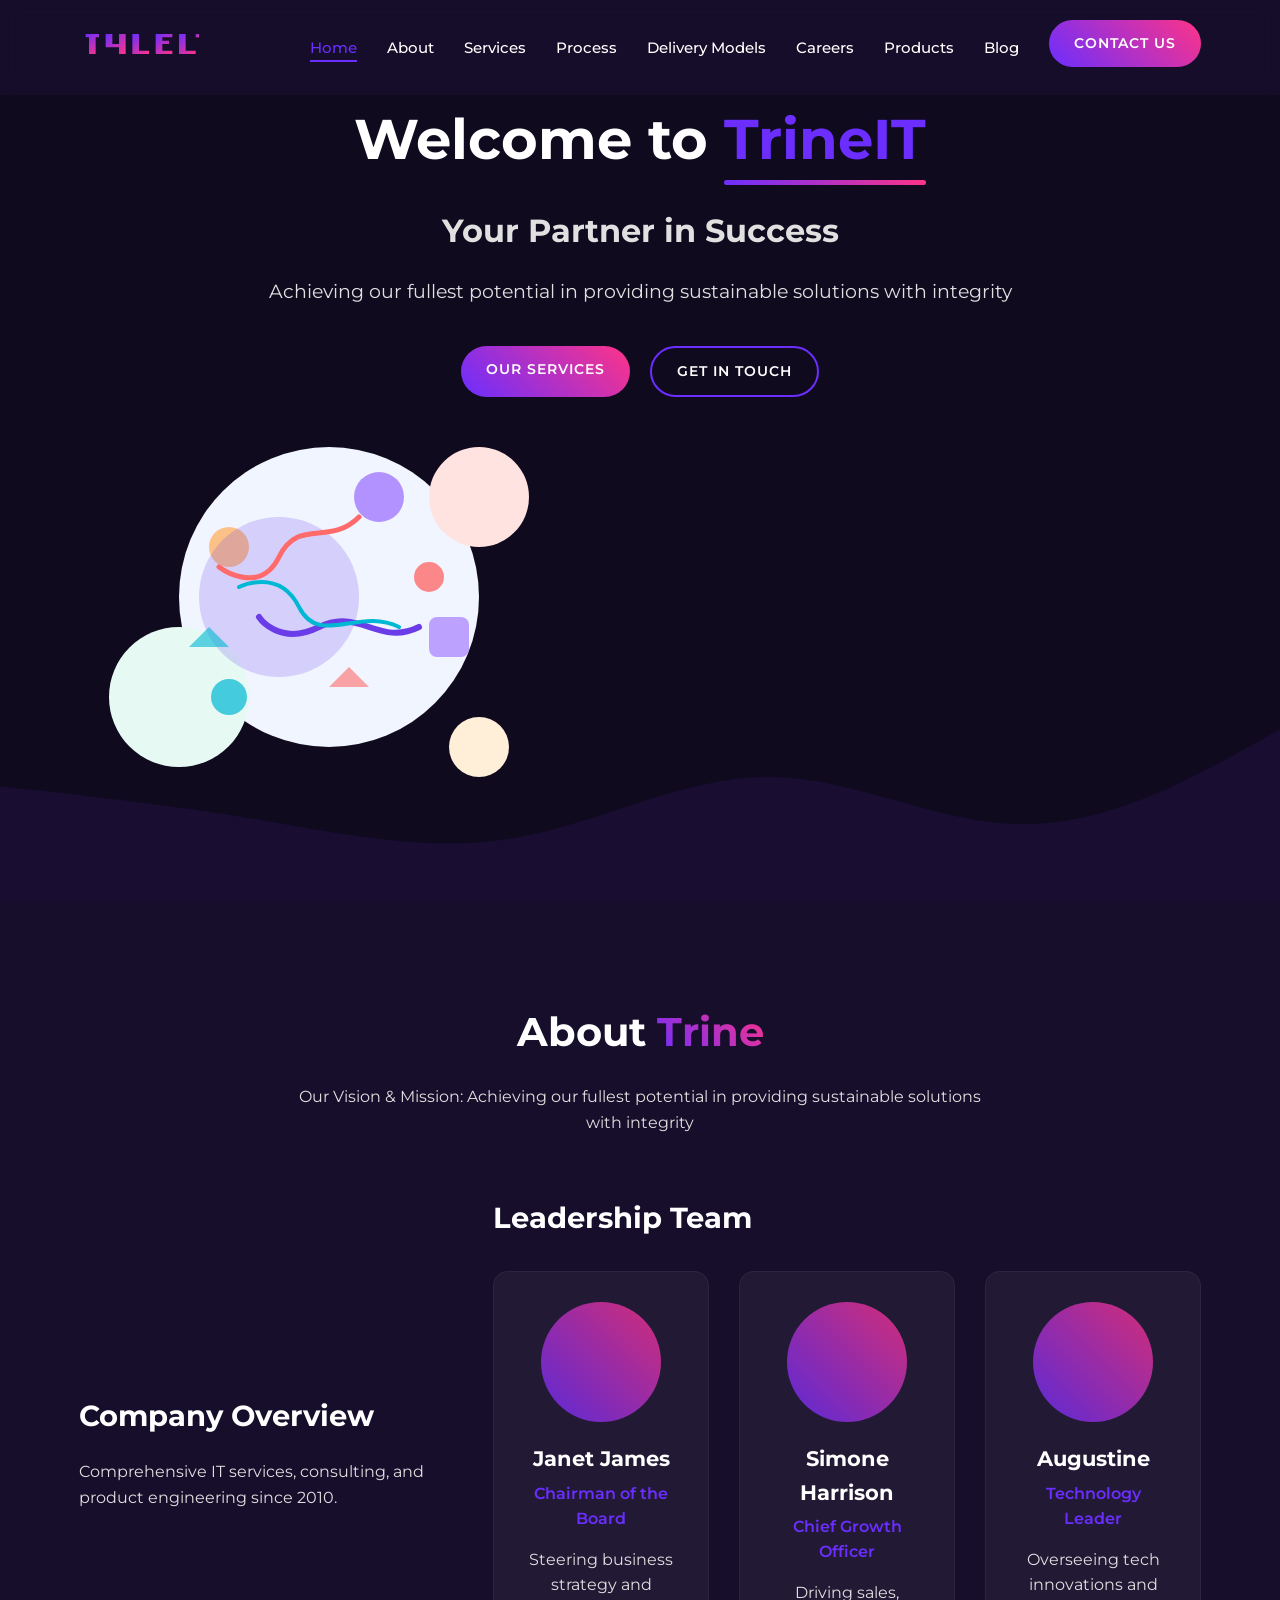
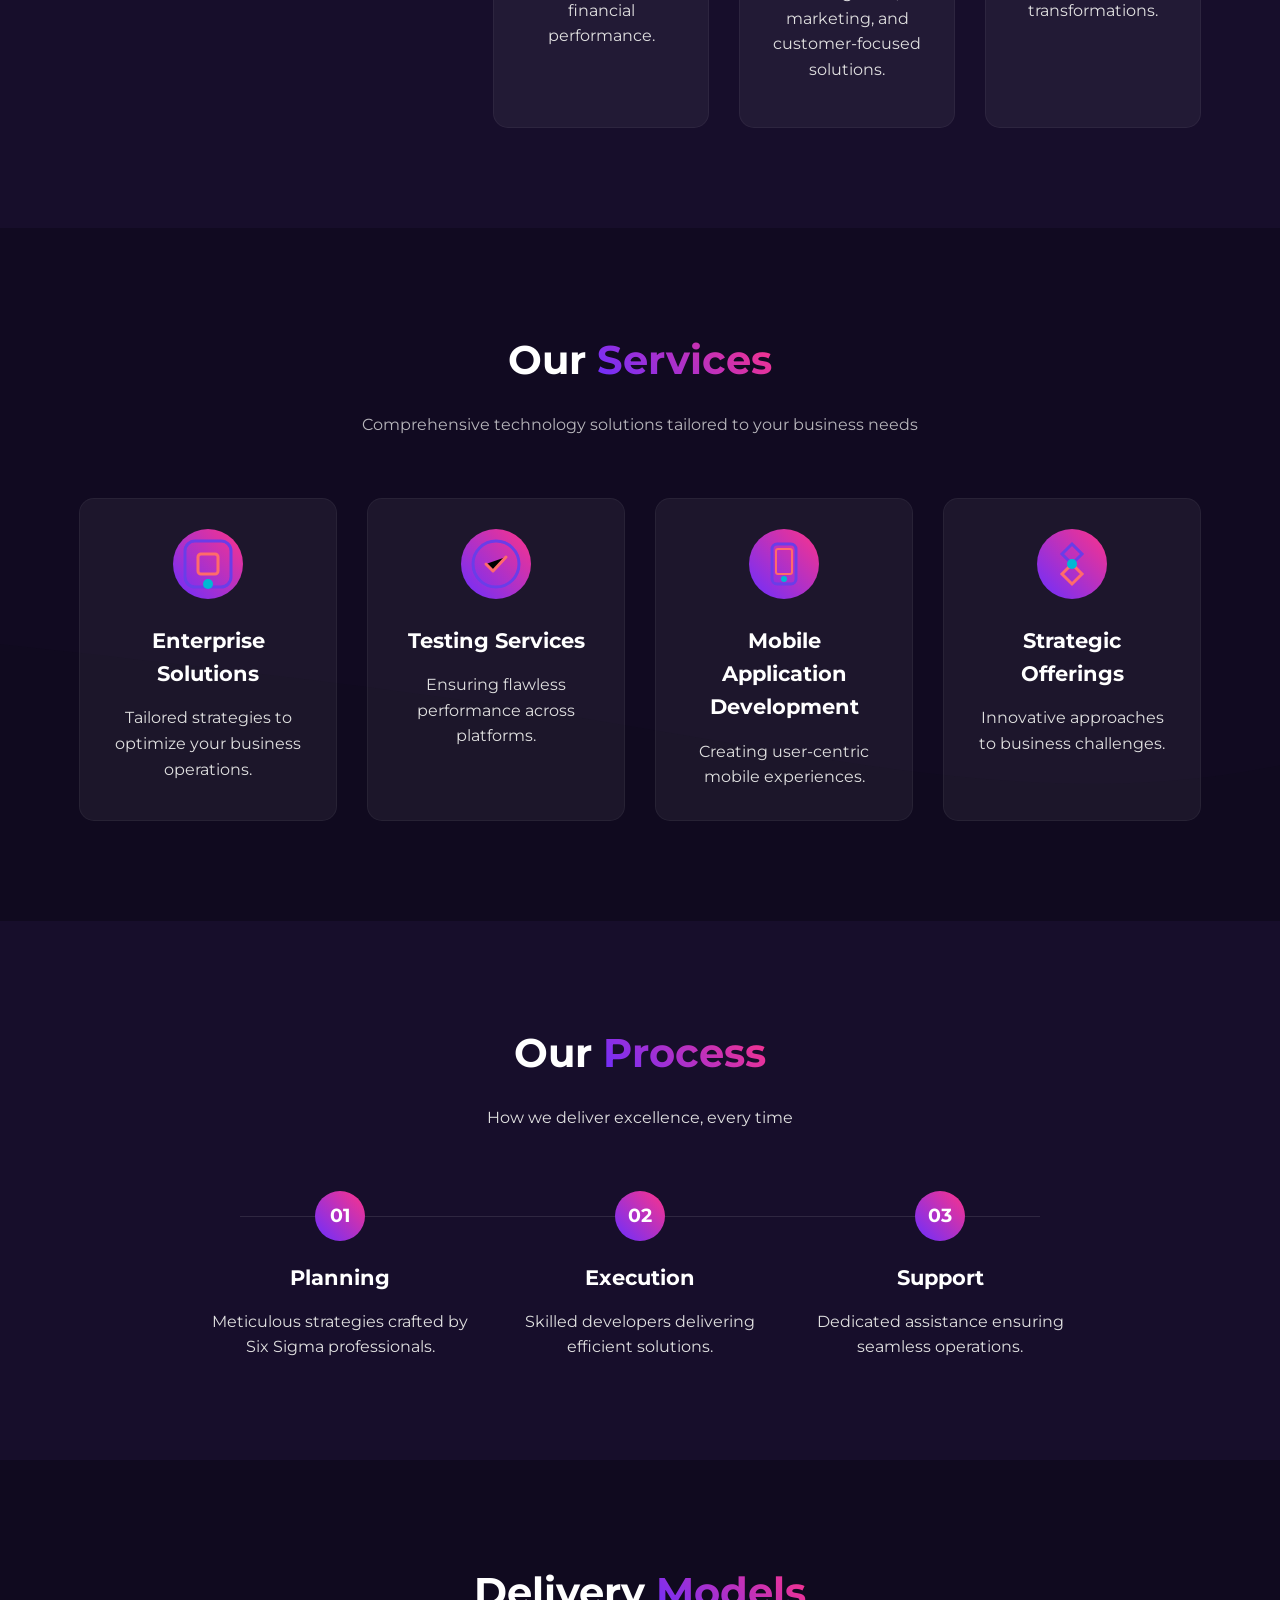
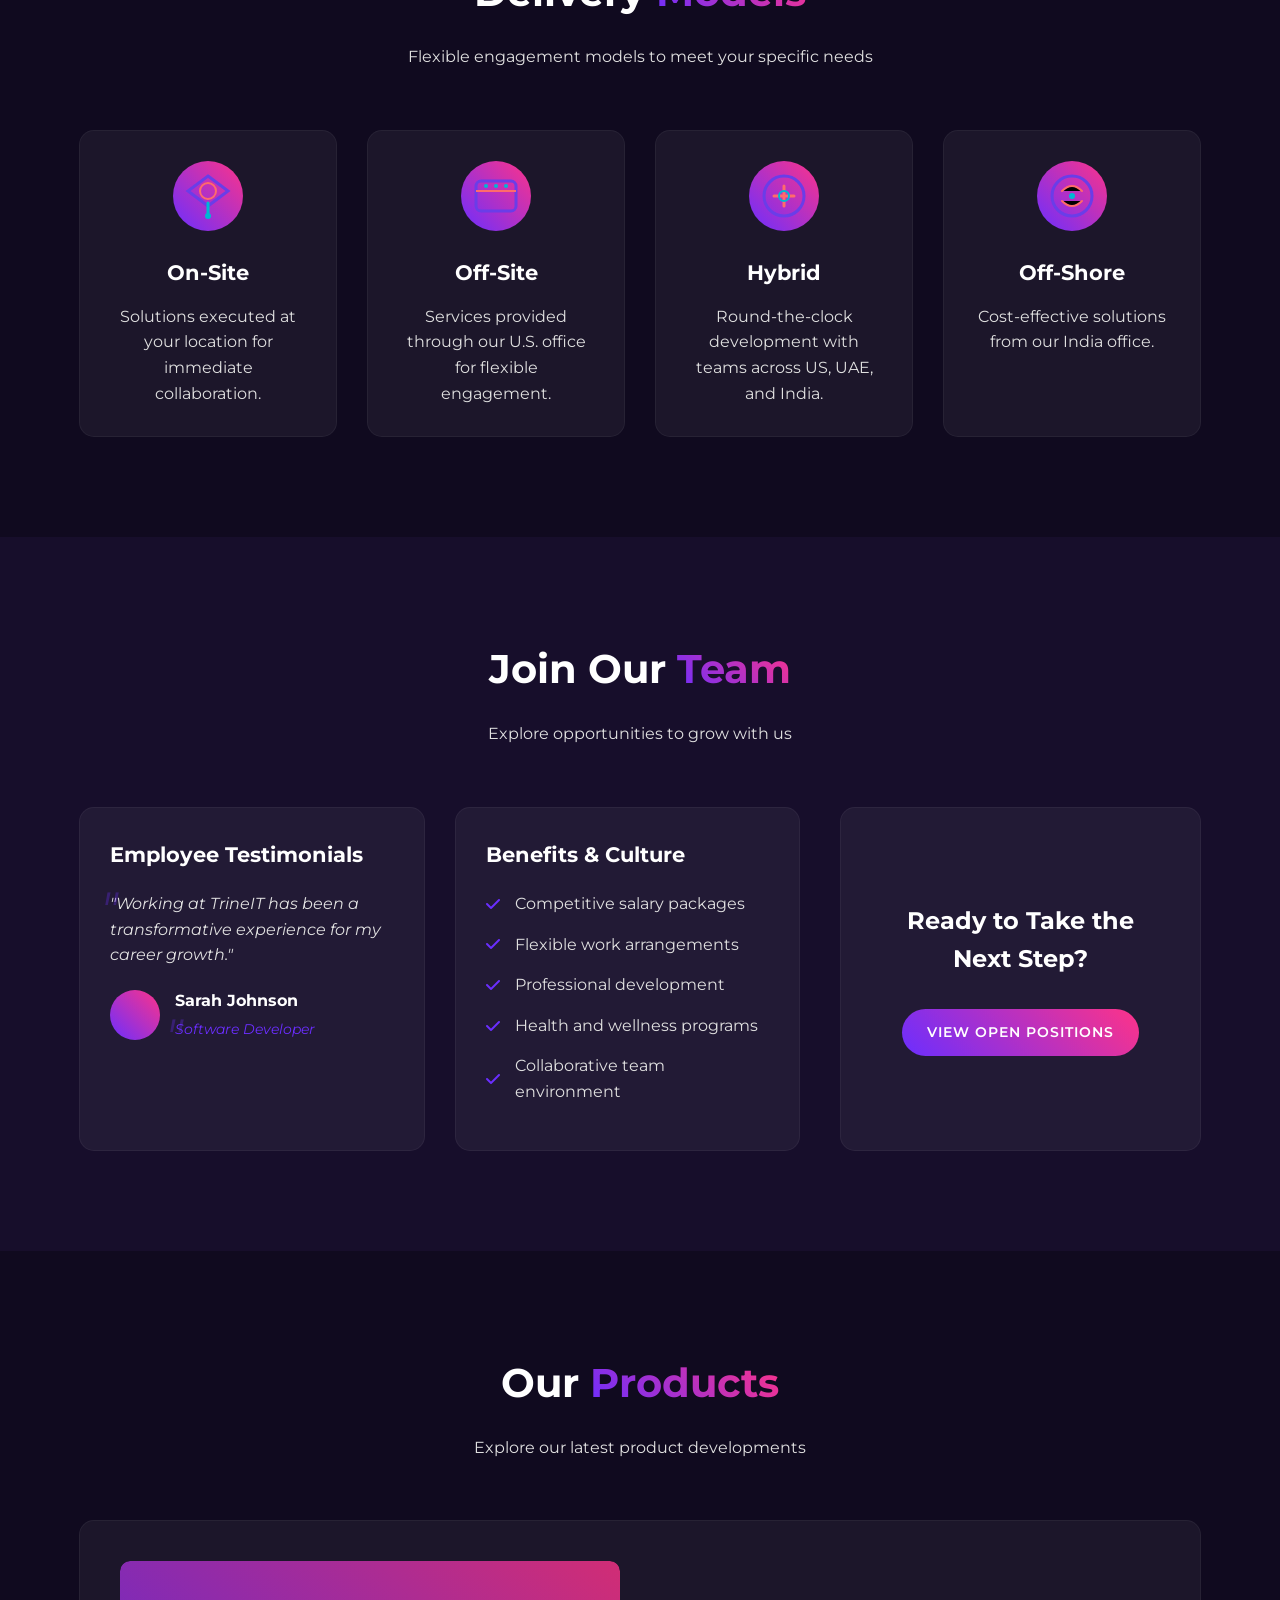
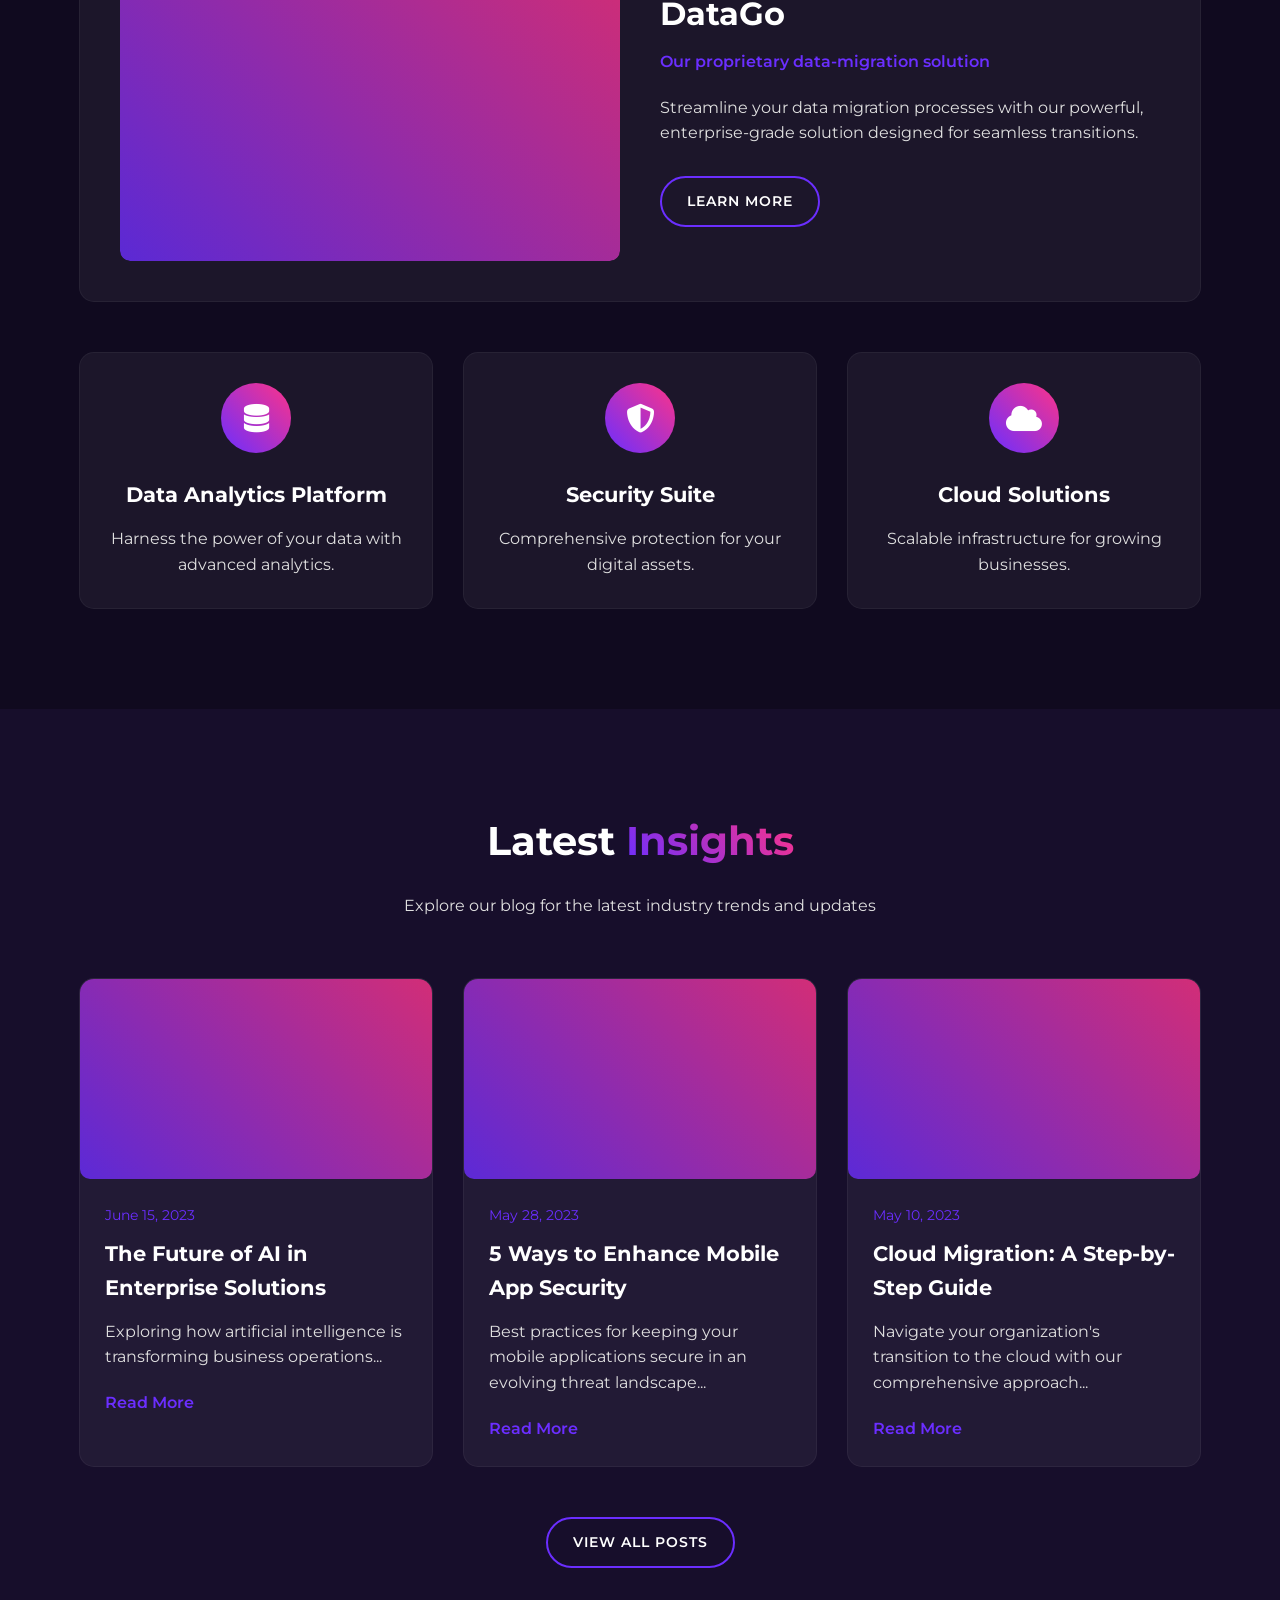
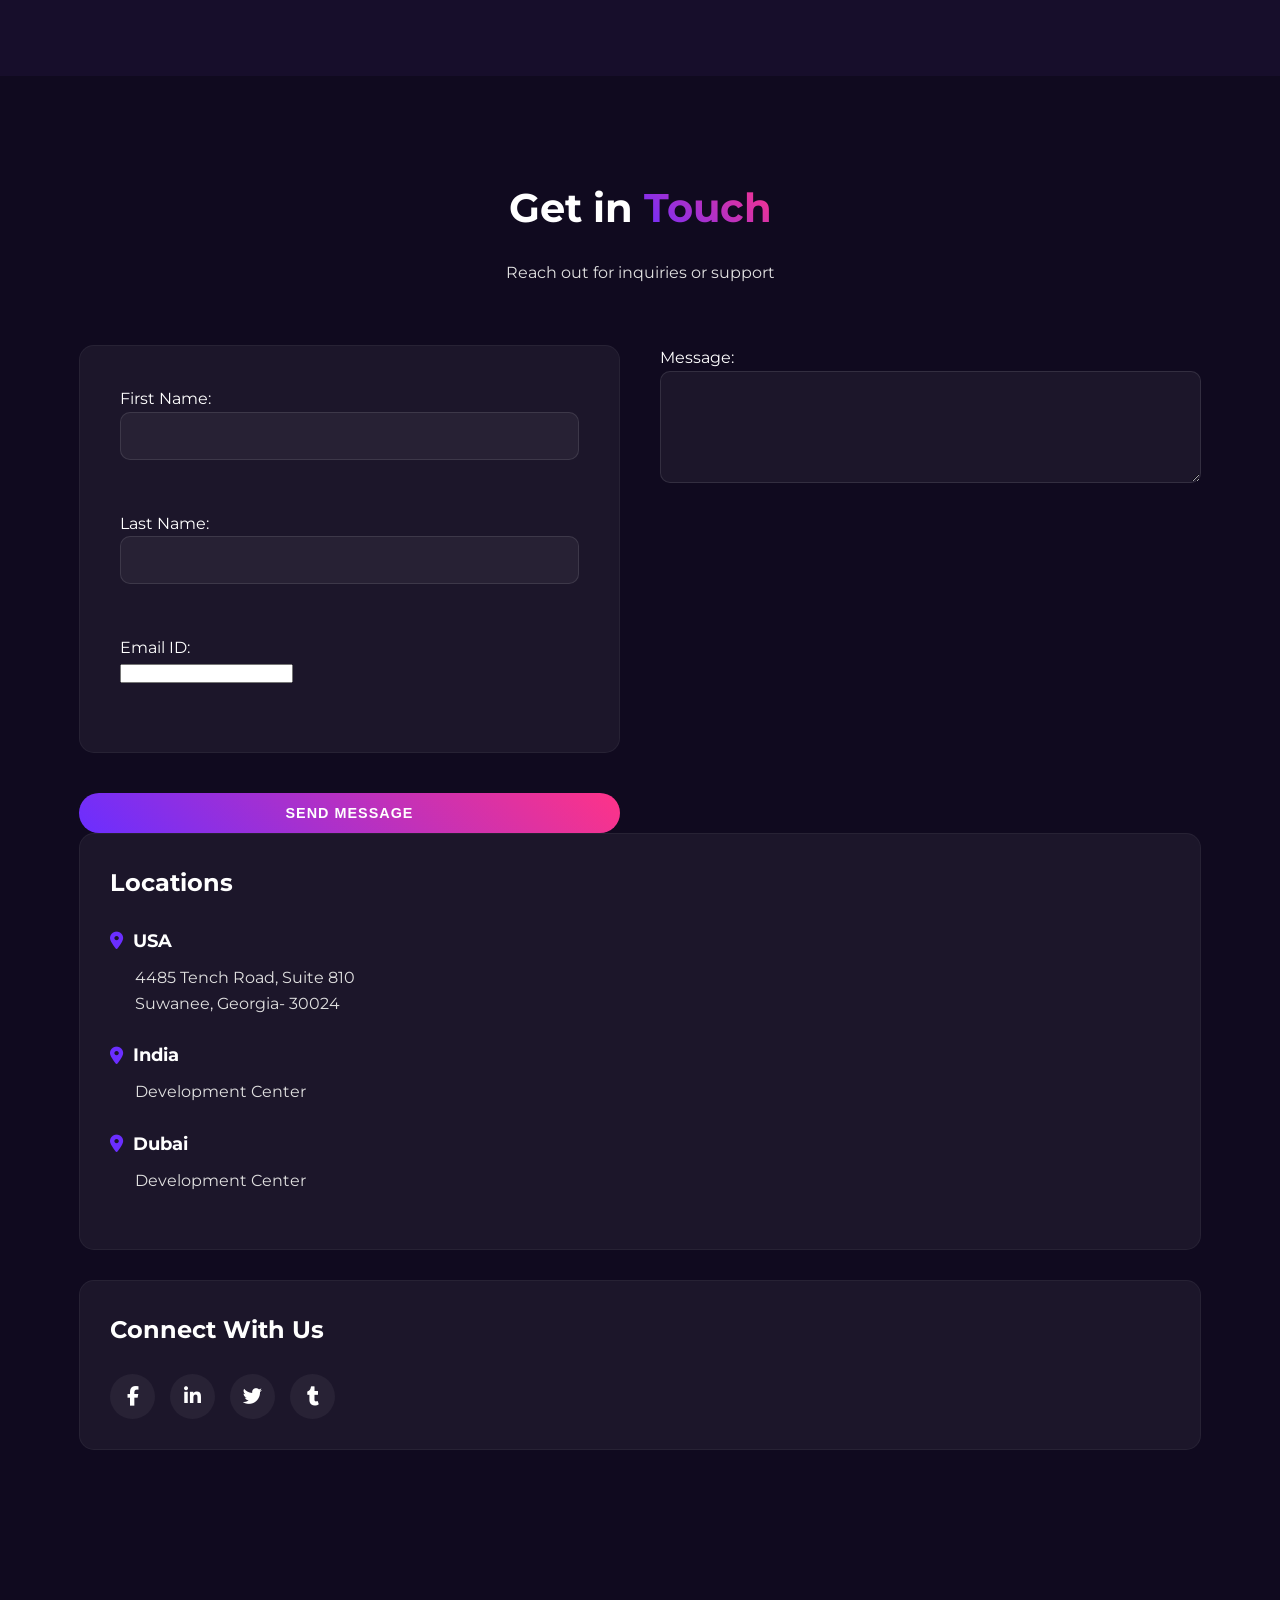
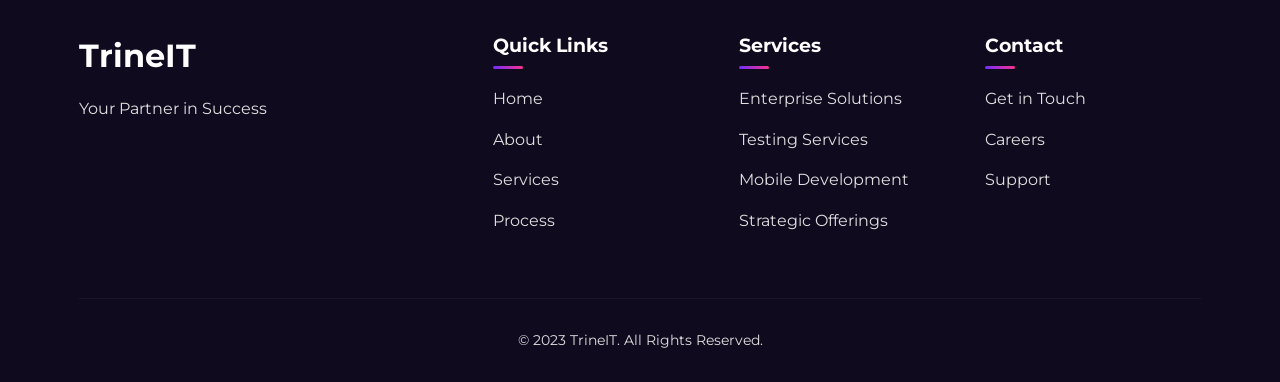
==== commit a17c8cca: "Form Update" ====
--- a/index.html
+++ b/index.html
@@ -60,13 +60,18 @@
 
     <section id="home" class="hero">
         <div class="container">
-            <div class="hero-content">
-                <h1 class="animated-text">Welcome to <span>TrineIT</span></h1>
-                <h2>Your Partner in Success</h2>
-                <p>Achieving our fullest potential in providing sustainable solutions with integrity</p>
-                <div class="cta-buttons">
-                    <a href="#services" class="btn-primary">Our Services</a>
-                    <a href="#contact" class="btn-secondary">Get in Touch</a>
+            <div class="hero-grid">
+                <div class="hero-content">
+                    <h1 class="animated-text">Welcome to <span>TrineIT</span></h1>
+                    <h2>Your Partner in Success</h2>
+                    <p>Achieving our fullest potential in providing sustainable solutions with integrity</p>
+                    <div class="cta-buttons">
+                        <a href="#services" class="btn-primary">Our Services</a>
+                        <a href="#contact" class="btn-secondary">Get in Touch</a>
+                    </div>
+                </div>
+                <div class="hero-illustration">
+                    <img src="images/hero-illustration.svg" alt="TrineIT illustration">
                 </div>
             </div>
         </div>
@@ -126,28 +131,44 @@
             <div class="service-cards">
                 <div class="service-card">
                     <div class="service-icon">
-                        <i class="fas fa-building"></i>
+                        <svg width="50" height="50" viewBox="0 0 50 50">
+                            <use href="images/service-icons.svg#enterprise" />
+                            <rect x="2" y="2" width="46" height="46" rx="10" fill="none" stroke="#6a3de8" stroke-width="3"/>
+                            <rect x="15" y="15" width="20" height="20" rx="3" fill="none" stroke="#ff6b6b" stroke-width="3"/>
+                            <circle cx="25" cy="45" r="5" fill="#00b8d4"/>
+                        </svg>
                     </div>
                     <h3>Enterprise Solutions</h3>
                     <p>Tailored strategies to optimize your business operations.</p>
                 </div>
                 <div class="service-card">
                     <div class="service-icon">
-                        <i class="fas fa-check-circle"></i>
+                        <svg width="50" height="50" viewBox="0 0 50 50">
+                            <circle cx="25" cy="25" r="23" fill="none" stroke="#6a3de8" stroke-width="3"/>
+                            <path d="M15 25L22 32L35 18" stroke="#ff6b6b" stroke-width="3" stroke-linecap="round" stroke-linejoin="round"/>
+                        </svg>
                     </div>
                     <h3>Testing Services</h3>
                     <p>Ensuring flawless performance across platforms.</p>
                 </div>
                 <div class="service-card">
                     <div class="service-icon">
-                        <i class="fas fa-mobile-alt"></i>
+                        <svg width="50" height="50" viewBox="0 0 50 50">
+                            <rect x="13" y="5" width="24" height="40" rx="5" fill="none" stroke="#6a3de8" stroke-width="3"/>
+                            <rect x="17" y="10" width="16" height="25" rx="2" fill="none" stroke="#ff6b6b" stroke-width="2"/>
+                            <circle cx="25" cy="40" r="3" fill="#00b8d4"/>
+                        </svg>
                     </div>
                     <h3>Mobile Application Development</h3>
                     <p>Creating user-centric mobile experiences.</p>
                 </div>
                 <div class="service-card">
                     <div class="service-icon">
-                        <i class="fas fa-lightbulb"></i>
+                        <svg width="50" height="50" viewBox="0 0 50 50">
+                            <path d="M25 5L35 15L25 25L15 15L25 5Z" fill="none" stroke="#6a3de8" stroke-width="3"/>
+                            <path d="M25 25L35 35L25 45L15 35L25 25Z" fill="none" stroke="#ff6b6b" stroke-width="3"/>
+                            <circle cx="25" cy="25" r="5" fill="#00b8d4"/>
+                        </svg>
                     </div>
                     <h3>Strategic Offerings</h3>
                     <p>Innovative approaches to business challenges.</p>
@@ -197,28 +218,49 @@
             <div class="delivery-cards">
                 <div class="delivery-card">
                     <div class="delivery-icon">
-                        <i class="fas fa-map-marker-alt"></i>
+                        <svg width="50" height="50" viewBox="0 0 50 50">
+                            <path d="M25 5L45 20L25 35L5 20L25 5Z" fill="none" stroke="#6a3de8" stroke-width="3"/>
+                            <circle cx="25" cy="20" r="8" fill="none" stroke="#ff6b6b" stroke-width="2"/>
+                            <path d="M25 32V45" stroke="#00b8d4" stroke-width="3" stroke-linecap="round"/>
+                            <circle cx="25" cy="45" r="3" fill="#00b8d4"/>
+                        </svg>
                     </div>
                     <h3>On-Site</h3>
                     <p>Solutions executed at your location for immediate collaboration.</p>
                 </div>
                 <div class="delivery-card">
                     <div class="delivery-icon">
-                        <i class="fas fa-building"></i>
+                        <svg width="50" height="50" viewBox="0 0 50 50">
+                            <rect x="5" y="10" width="40" height="30" rx="5" fill="none" stroke="#6a3de8" stroke-width="3"/>
+                            <path d="M5 20H45" stroke="#ff6b6b" stroke-width="2"/>
+                            <circle cx="15" cy="15" r="2" fill="#00b8d4"/>
+                            <circle cx="25" cy="15" r="2" fill="#00b8d4"/>
+                            <circle cx="35" cy="15" r="2" fill="#00b8d4"/>
+                        </svg>
                     </div>
                     <h3>Off-Site</h3>
                     <p>Services provided through our U.S. office for flexible engagement.</p>
                 </div>
                 <div class="delivery-card">
                     <div class="delivery-icon">
-                        <i class="fas fa-sync-alt"></i>
+                        <svg width="50" height="50" viewBox="0 0 50 50">
+                            <circle cx="25" cy="25" r="20" fill="none" stroke="#6a3de8" stroke-width="3"/>
+                            <path d="M15 25H35" stroke="#ff6b6b" stroke-width="3" stroke-linecap="round"/>
+                            <path d="M25 15V35" stroke="#ff6b6b" stroke-width="3" stroke-linecap="round"/>
+                            <circle cx="25" cy="25" r="5" fill="none" stroke="#00b8d4" stroke-width="2"/>
+                        </svg>
                     </div>
                     <h3>Hybrid</h3>
                     <p>Round-the-clock development with teams across US, UAE, and India.</p>
                 </div>
                 <div class="delivery-card">
                     <div class="delivery-icon">
-                        <i class="fas fa-globe"></i>
+                        <svg width="50" height="50" viewBox="0 0 50 50">
+                            <circle cx="25" cy="25" r="20" fill="none" stroke="#6a3de8" stroke-width="3"/>
+                            <path d="M15 30C15 30 20 35 25 35C30 35 35 30 35 30" stroke="#ff6b6b" stroke-width="2" stroke-linecap="round"/>
+                            <path d="M15 20C15 20 20 15 25 15C30 15 35 20 35 20" stroke="#ff6b6b" stroke-width="2" stroke-linecap="round"/>
+                            <circle cx="25" cy="25" r="3" fill="#00b8d4"/>
+                        </svg>
                     </div>
                     <h3>Off-Shore</h3>
                     <p>Cost-effective solutions from our India office.</p>
@@ -368,19 +410,22 @@
                 <p>Reach out for inquiries or support</p>
             </div>
             <div class="contact-content">
-                <div class="contact-form-container">
+                <div class="contact-form-container" action="https://n8nclass2025.app.n8n.cloud/webhook-test/contact-form" method="POST">
                     <form class="contact-form">
                         <div class="form-group">
-                            <input type="text" placeholder="Full Name" required>
+                            <label for="firstName">First Name:</label><br>
+                            <input type="text" id="firstName" name="firstName" required><br><br>
                         </div>
                         <div class="form-group">
-                            <input type="email" placeholder="Email Address" required>
+                            <label for="lastName">Last Name:</label><br>
+                            <input type="text" id="lastName" name="lastName" required><br><br>
+                        </div>
+                            <label for="email">Email ID:</label><br>
+                            <input type="email" id="email" name="email" required><br><br>
                         </div>
                         <div class="form-group">
-                            <input type="text" placeholder="Subject">
-                        </div>
-                        <div class="form-group">
-                            <textarea placeholder="Your Message" rows="5" required></textarea>
+                            <label for="message">Message:</label><br>
+                            <textarea id="message" name="message" rows="5" required></textarea><br><br>
                         </div>
                         <button type="submit" class="btn-primary">Send Message</button>
                     </form>
